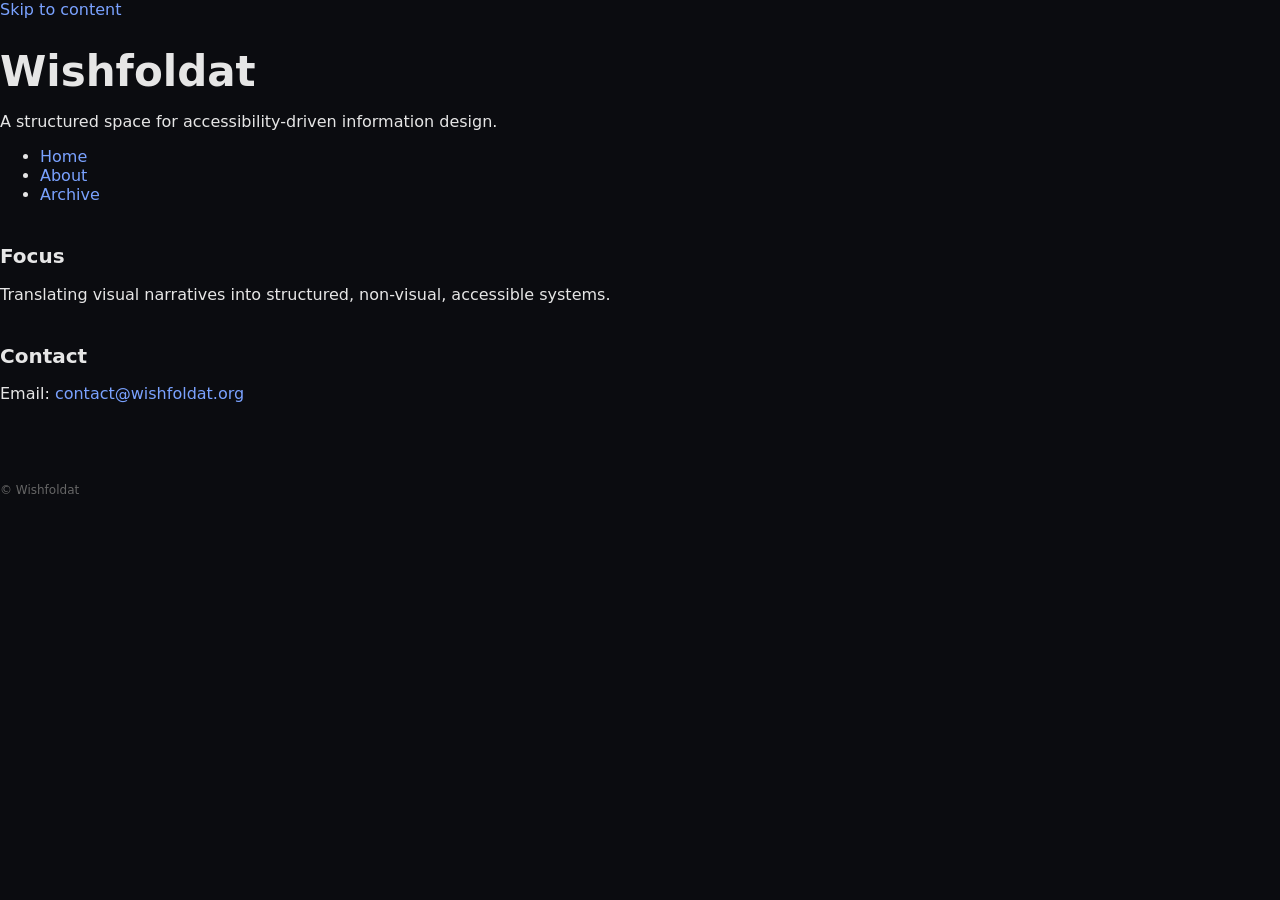
==== index.html @ 3360c1e8 "Update index.html" ====
<!doctype html>
<html lang="en">
<head>
  <meta charset="utf-8">
  <meta name="viewport" content="width=device-width, initial-scale=1">
  <title>Wishfoldat</title>
  <link rel="stylesheet" href="style.css">
</head>

<body>

<a class="skip-link" href="#main">Skip to content</a>

<header>
  <h1>Wishfoldat</h1>
  <p>A structured space for accessibility-driven information design.</p>
</header>

<nav aria-label="Main navigation">
  <ul>
    <li><a href="index.html">Home</a></li>
    <li><a href="about.html">About</a></li>
    <li><a href="archive.html">Archive</a></li>
  </ul>
</nav>

<main id="main">

  <section>
    <h2>Focus</h2>
    <p>
      Translating visual narratives into structured, non-visual, accessible systems.
    </p>
  </section>

  <section>
    <h2>Contact</h2>
    <p>
      Email:
      <a href="mailto:contact@wishfoldat.org">
        contact@wishfoldat.org
      </a>
    </p>
  </section>

</main>

<footer>
  <p>© Wishfoldat</p>
</footer>

</body>
</html>
---- style.css ----
body {
  margin: 0;
  font-family: system-ui, sans-serif;
  background: #0b0c10;
  color: #e6e6e6;
}

.container {
  max-width: 720px;
  margin: 0 auto;
  padding: 80px 20px;
}

h1 {
  font-size: 42px;
  margin-bottom: 10px;
}

.subtitle {
  color: #a0a0a0;
  margin-bottom: 40px;
}

h2 {
  margin-top: 40px;
  font-size: 20px;
}

a {
  color: #7aa2ff;
  text-decoration: none;
}

a:hover {
  text-decoration: underline;
}

footer {
  margin-top: 80px;
  color: #666;
  font-size: 12px;
}
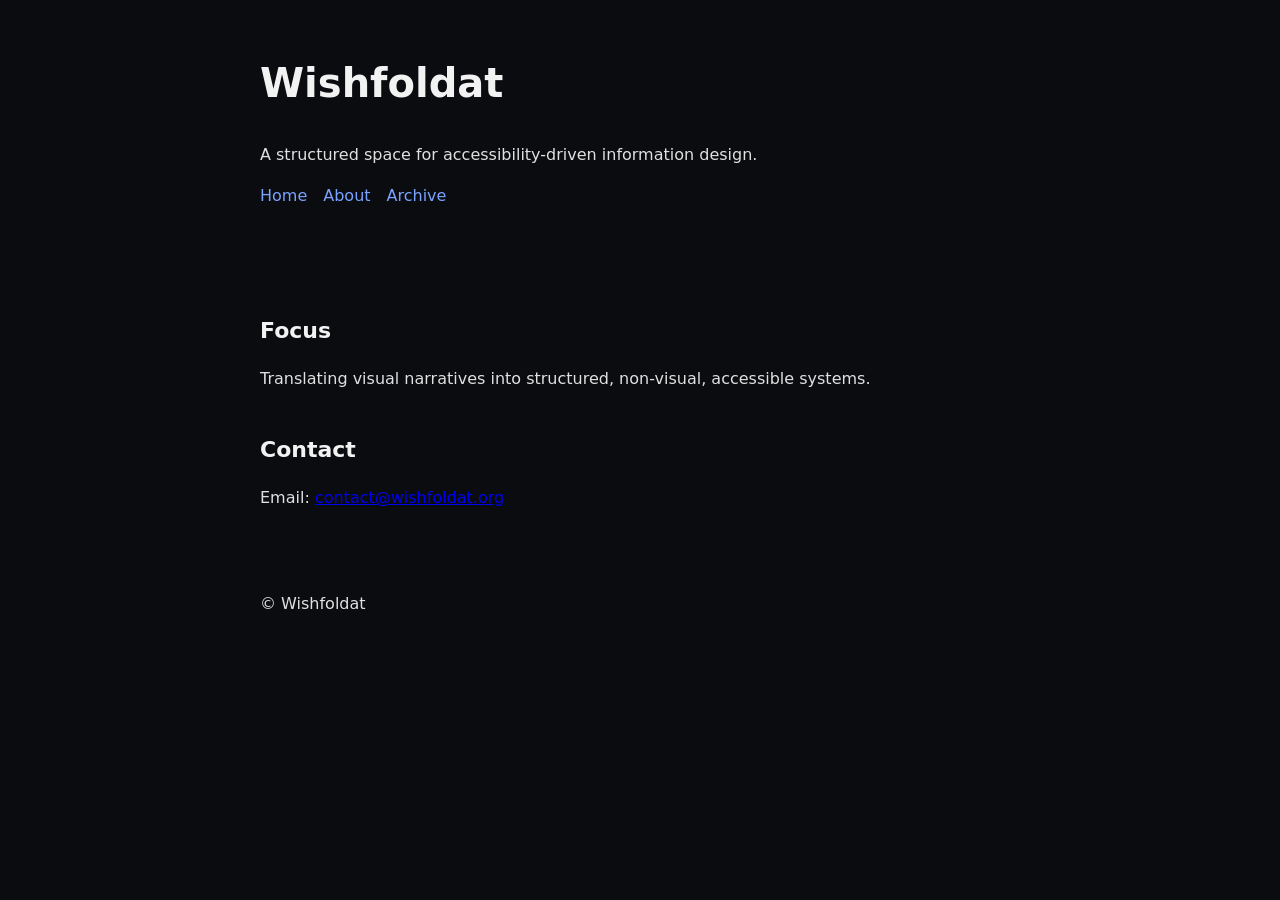
==== commit b1f4d5fc: "Update index.html" ====
--- a/index.html
+++ b/index.html
@@ -13,16 +13,19 @@
 
 <header>
   <h1>Wishfoldat</h1>
-  <p>A structured space for accessibility-driven information design.</p>
+
+  <p class="subtitle">
+    A structured space for accessibility-driven information design.
+  </p>
+
+  <nav aria-label="Main navigation">
+    <ul>
+      <li><a href="index.html">Home</a></li>
+      <li><a href="about.html">About</a></li>
+      <li><a href="archive.html">Archive</a></li>
+    </ul>
+  </nav>
 </header>
-
-<nav aria-label="Main navigation">
-  <ul>
-    <li><a href="index.html">Home</a></li>
-    <li><a href="about.html">About</a></li>
-    <li><a href="archive.html">Archive</a></li>
-  </ul>
-</nav>
 
 <main id="main">
 
--- a/style.css
+++ b/style.css
@@ -2,41 +2,64 @@
   margin: 0;
   font-family: system-ui, sans-serif;
   background: #0b0c10;
-  color: #e6e6e6;
+  color: #f2f2f2;
+  line-height: 1.6;
 }
 
-.container {
-  max-width: 720px;
-  margin: 0 auto;
-  padding: 80px 20px;
+/* ===== Skip link (핵심 접근성 기능) ===== */
+.skip-link {
+  position: absolute;
+  left: 0;
+  top: -50px;
+  background: #ffffff;
+  color: #000000;
+  padding: 10px 14px;
+  font-weight: bold;
+  z-index: 1000;
+  border-radius: 4px;
+  text-decoration: none;
 }
 
-h1 {
-  font-size: 42px;
-  margin-bottom: 10px;
+/* 키보드로 접근했을 때만 보이게 */
+.skip-link:focus {
+  top: 10px;
 }
 
-.subtitle {
-  color: #a0a0a0;
-  margin-bottom: 40px;
+/* ===== Layout ===== */
+header, main, footer {
+  max-width: 760px;
+  margin: 0 auto;
+  padding: 24px;
+}
+
+nav ul {
+  list-style: none;
+  padding: 0;
+  display: flex;
+  gap: 16px;
+}
+
+nav a {
+  color: #7aa2ff;
+  text-decoration: none;
+}
+
+/* ===== Focus visibility (WCAG AA 핵심) ===== */
+a:focus {
+  outline: 3px solid #ffffff;
+  outline-offset: 3px;
+}
+
+/* ===== Typography ===== */
+h1 {
+  font-size: 40px;
 }
 
 h2 {
   margin-top: 40px;
-  font-size: 20px;
+  font-size: 22px;
 }
 
-a {
-  color: #7aa2ff;
-  text-decoration: none;
+p {
+  color: #e0e0e0;
 }
-
-a:hover {
-  text-decoration: underline;
-}
-
-footer {
-  margin-top: 80px;
-  color: #666;
-  font-size: 12px;
-}
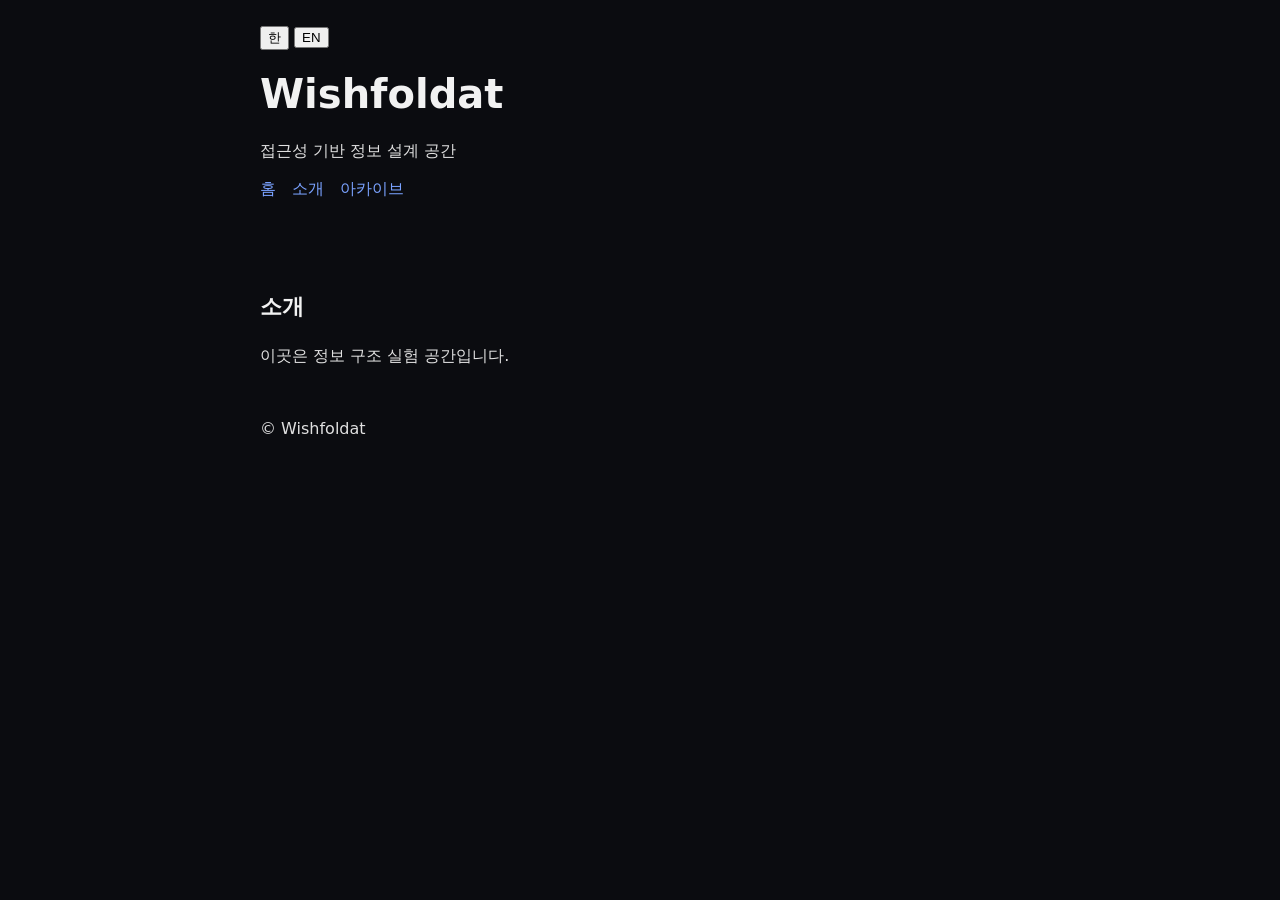
==== commit 6430e6a5: "Update index.html" ====
--- a/index.html
+++ b/index.html
@@ -1,10 +1,10 @@
-<!doctype html>
-<html lang="en">
+<!DOCTYPE html>
+<html lang="ko">
 <head>
-  <meta charset="utf-8">
-  <meta name="viewport" content="width=device-width, initial-scale=1">
+  <meta charset="UTF-8" />
+  <meta name="viewport" content="width=device-width, initial-scale=1.0" />
   <title>Wishfoldat</title>
-  <link rel="stylesheet" href="style.css">
+  <link rel="stylesheet" href="style.css" />
 </head>
 
 <body>
@@ -12,45 +12,61 @@
 <a class="skip-link" href="#main">Skip to content</a>
 
 <header>
-  <h1>Wishfoldat</h1>
+  <div class="lang-switch">
+    <button data-lang="ko">한</button>
+    <button data-lang="en">EN</button>
+  </div>
 
-  <p class="subtitle">
-    A structured space for accessibility-driven information design.
+  <h1 data-ko="Wishfoldat" data-en="Wishfoldat">Wishfoldat</h1>
+
+  <p class="subtitle"
+     data-ko="접근성 기반 정보 설계 공간"
+     data-en="A structured space for accessibility-driven information design">
+    접근성 기반 정보 설계 공간
   </p>
 
   <nav aria-label="Main navigation">
     <ul>
-      <li><a href="index.html">Home</a></li>
-      <li><a href="about.html">About</a></li>
-      <li><a href="archive.html">Archive</a></li>
+      <li><a href="index.html" data-ko="홈" data-en="Home">홈</a></li>
+      <li><a href="about.html" data-ko="소개" data-en="About">소개</a></li>
+      <li><a href="archive.html" data-ko="아카이브" data-en="Archive">아카이브</a></li>
     </ul>
   </nav>
 </header>
 
 <main id="main">
-
-  <section>
-    <h2>Focus</h2>
-    <p>
-      Translating visual narratives into structured, non-visual, accessible systems.
-    </p>
-  </section>
-
-  <section>
-    <h2>Contact</h2>
-    <p>
-      Email:
-      <a href="mailto:contact@wishfoldat.org">
-        contact@wishfoldat.org
-      </a>
-    </p>
-  </section>
-
+  <h2 data-ko="소개" data-en="Introduction">소개</h2>
+  <p data-ko="이곳은 정보 구조 실험 공간입니다."
+     data-en="This is a space for experimenting with information structure.">
+    이곳은 정보 구조 실험 공간입니다.
+  </p>
 </main>
 
 <footer>
   <p>© Wishfoldat</p>
 </footer>
 
+<script>
+const buttons = document.querySelectorAll(".lang-switch button");
+
+function setLang(lang) {
+  document.querySelectorAll("[data-ko]").forEach(el => {
+    el.textContent = el.dataset[lang];
+  });
+
+  document.documentElement.lang = lang;
+  localStorage.setItem("lang", lang);
+}
+
+buttons.forEach(btn => {
+  btn.addEventListener("click", () => {
+    setLang(btn.dataset.lang);
+  });
+});
+
+const saved = localStorage.getItem("lang") || "ko";
+setLang(saved);
+</script>
+
 </body>
 </html>
--- a/style.css
+++ b/style.css
@@ -6,7 +6,7 @@
   line-height: 1.6;
 }
 
-/* ===== Skip link (핵심 접근성 기능) ===== */
+/* ===== Skip link ===== */
 .skip-link {
   position: absolute;
   left: 0;
@@ -20,7 +20,6 @@
   text-decoration: none;
 }
 
-/* 키보드로 접근했을 때만 보이게 */
 .skip-link:focus {
   top: 10px;
 }
@@ -32,11 +31,22 @@
   padding: 24px;
 }
 
+/* ⭐ 핵심 수정: header 내부 흐름 고정 */
+header {
+  display: flex;
+  flex-direction: column;
+  gap: 12px;
+}
+
+/* ===== Navigation ===== */
 nav ul {
   list-style: none;
   padding: 0;
+  margin: 0;
+
   display: flex;
   gap: 16px;
+  flex-wrap: wrap;
 }
 
 nav a {
@@ -44,7 +54,7 @@
   text-decoration: none;
 }
 
-/* ===== Focus visibility (WCAG AA 핵심) ===== */
+/* ===== Focus visibility (WCAG AA) ===== */
 a:focus {
   outline: 3px solid #ffffff;
   outline-offset: 3px;
@@ -53,6 +63,7 @@
 /* ===== Typography ===== */
 h1 {
   font-size: 40px;
+  margin: 0;
 }
 
 h2 {
@@ -62,4 +73,5 @@
 
 p {
   color: #e0e0e0;
+  margin: 0;
 }
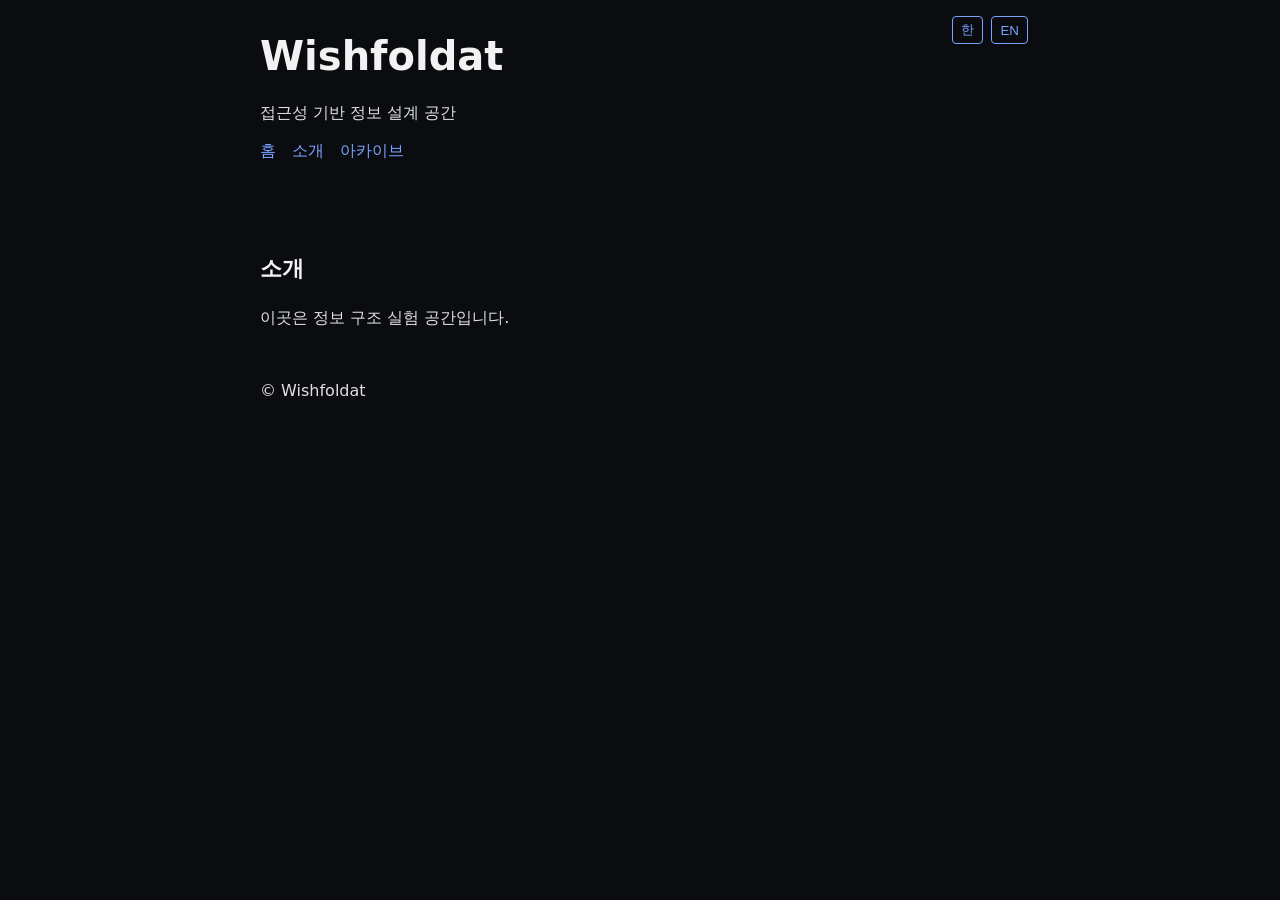
==== commit d7032870: "Update index.html" ====
--- a/index.html
+++ b/index.html
@@ -21,7 +21,7 @@
 
   <p class="subtitle"
      data-ko="접근성 기반 정보 설계 공간"
-     data-en="A structured space for accessibility-driven information design">
+     data-en="A structured space for accessibility-driven information architecture">
     접근성 기반 정보 설계 공간
   </p>
 
--- a/style.css
+++ b/style.css
@@ -31,11 +31,35 @@
   padding: 24px;
 }
 
-/* ⭐ 핵심 수정: header 내부 흐름 고정 */
+/* header flow */
 header {
+  position: relative;
   display: flex;
   flex-direction: column;
   gap: 12px;
+}
+
+/* ===== Language switch ===== */
+.lang-switch {
+  position: absolute;
+  top: 16px;
+  right: 16px;
+  display: flex;
+  gap: 8px;
+}
+
+.lang-switch button {
+  background: transparent;
+  border: 1px solid #7aa2ff;
+  color: #7aa2ff;
+  padding: 4px 8px;
+  cursor: pointer;
+  border-radius: 4px;
+}
+
+.lang-switch button:hover {
+  background: #7aa2ff;
+  color: #0b0c10;
 }
 
 /* ===== Navigation ===== */
@@ -54,7 +78,7 @@
   text-decoration: none;
 }
 
-/* ===== Focus visibility (WCAG AA) ===== */
+/* ===== Focus (WCAG AA) ===== */
 a:focus {
   outline: 3px solid #ffffff;
   outline-offset: 3px;
@@ -67,8 +91,8 @@
 }
 
 h2 {
+  font-size: 22px;
   margin-top: 40px;
-  font-size: 22px;
 }
 
 p {
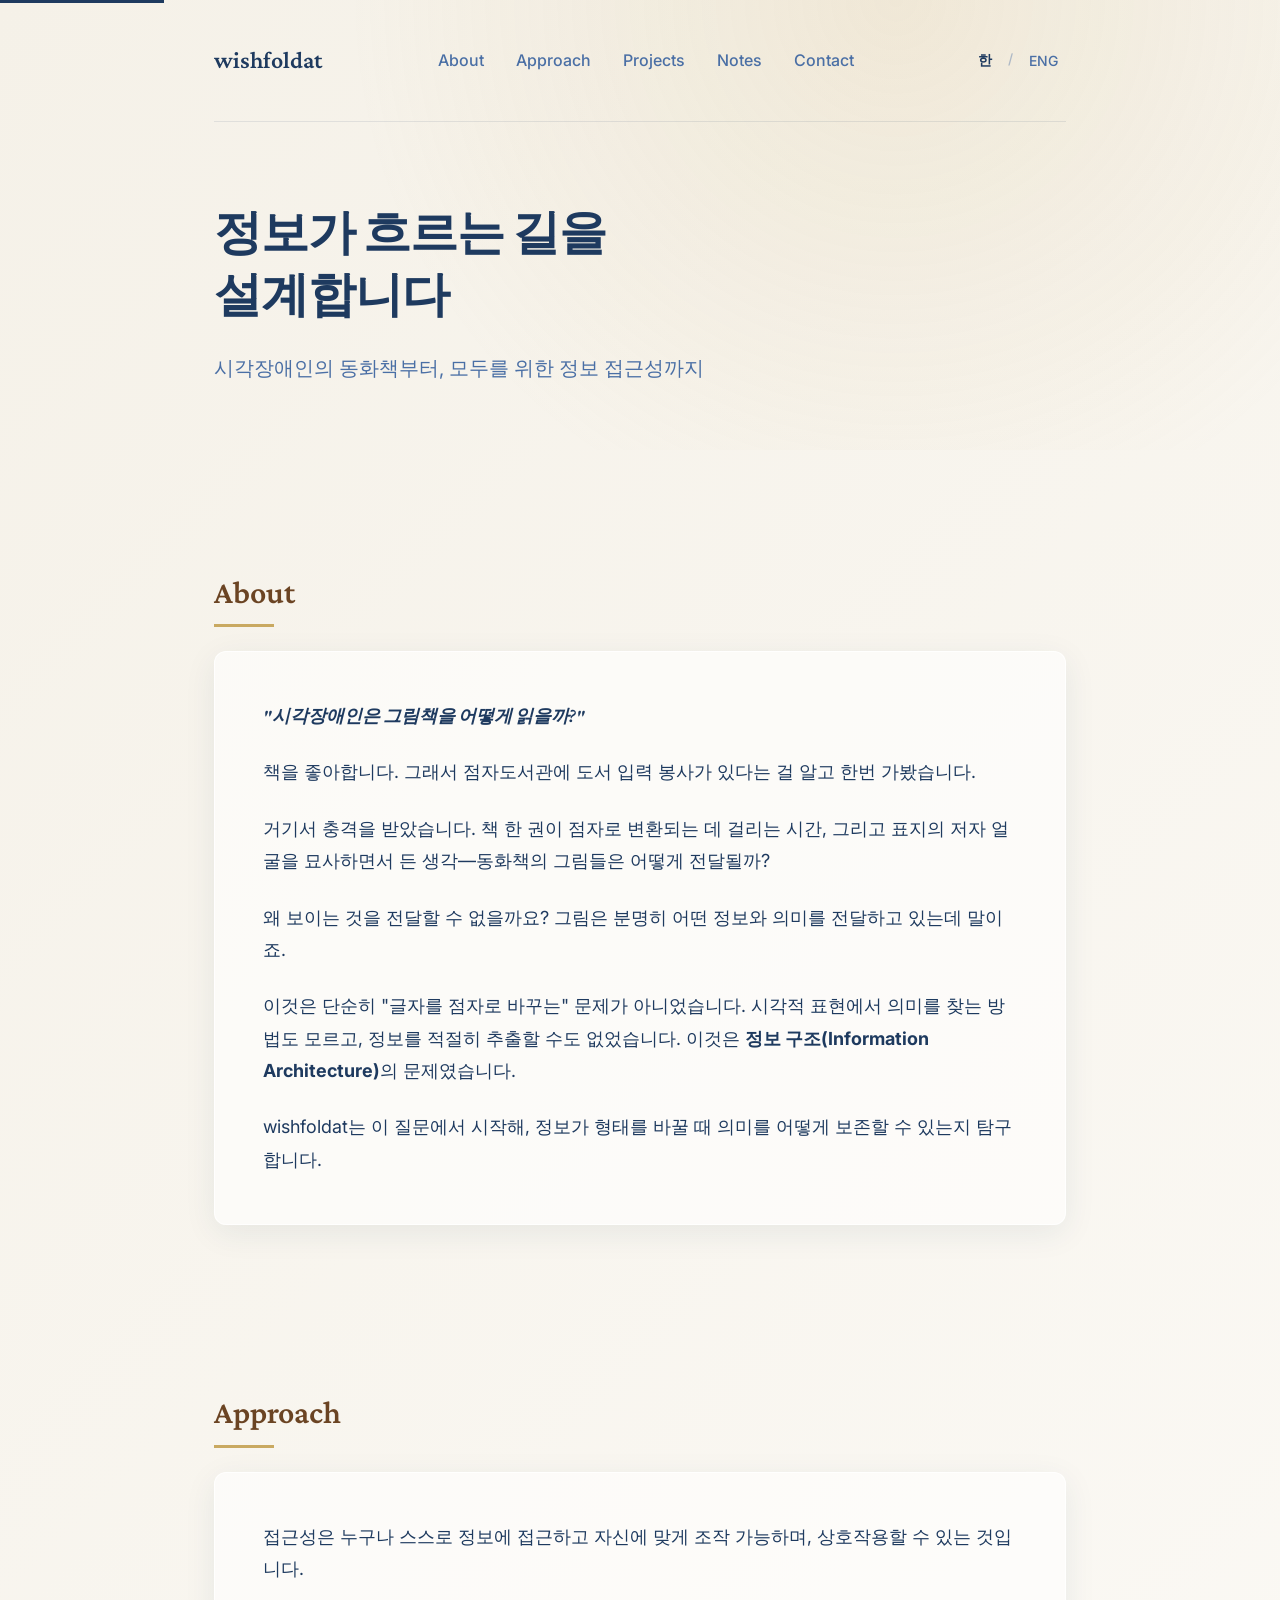
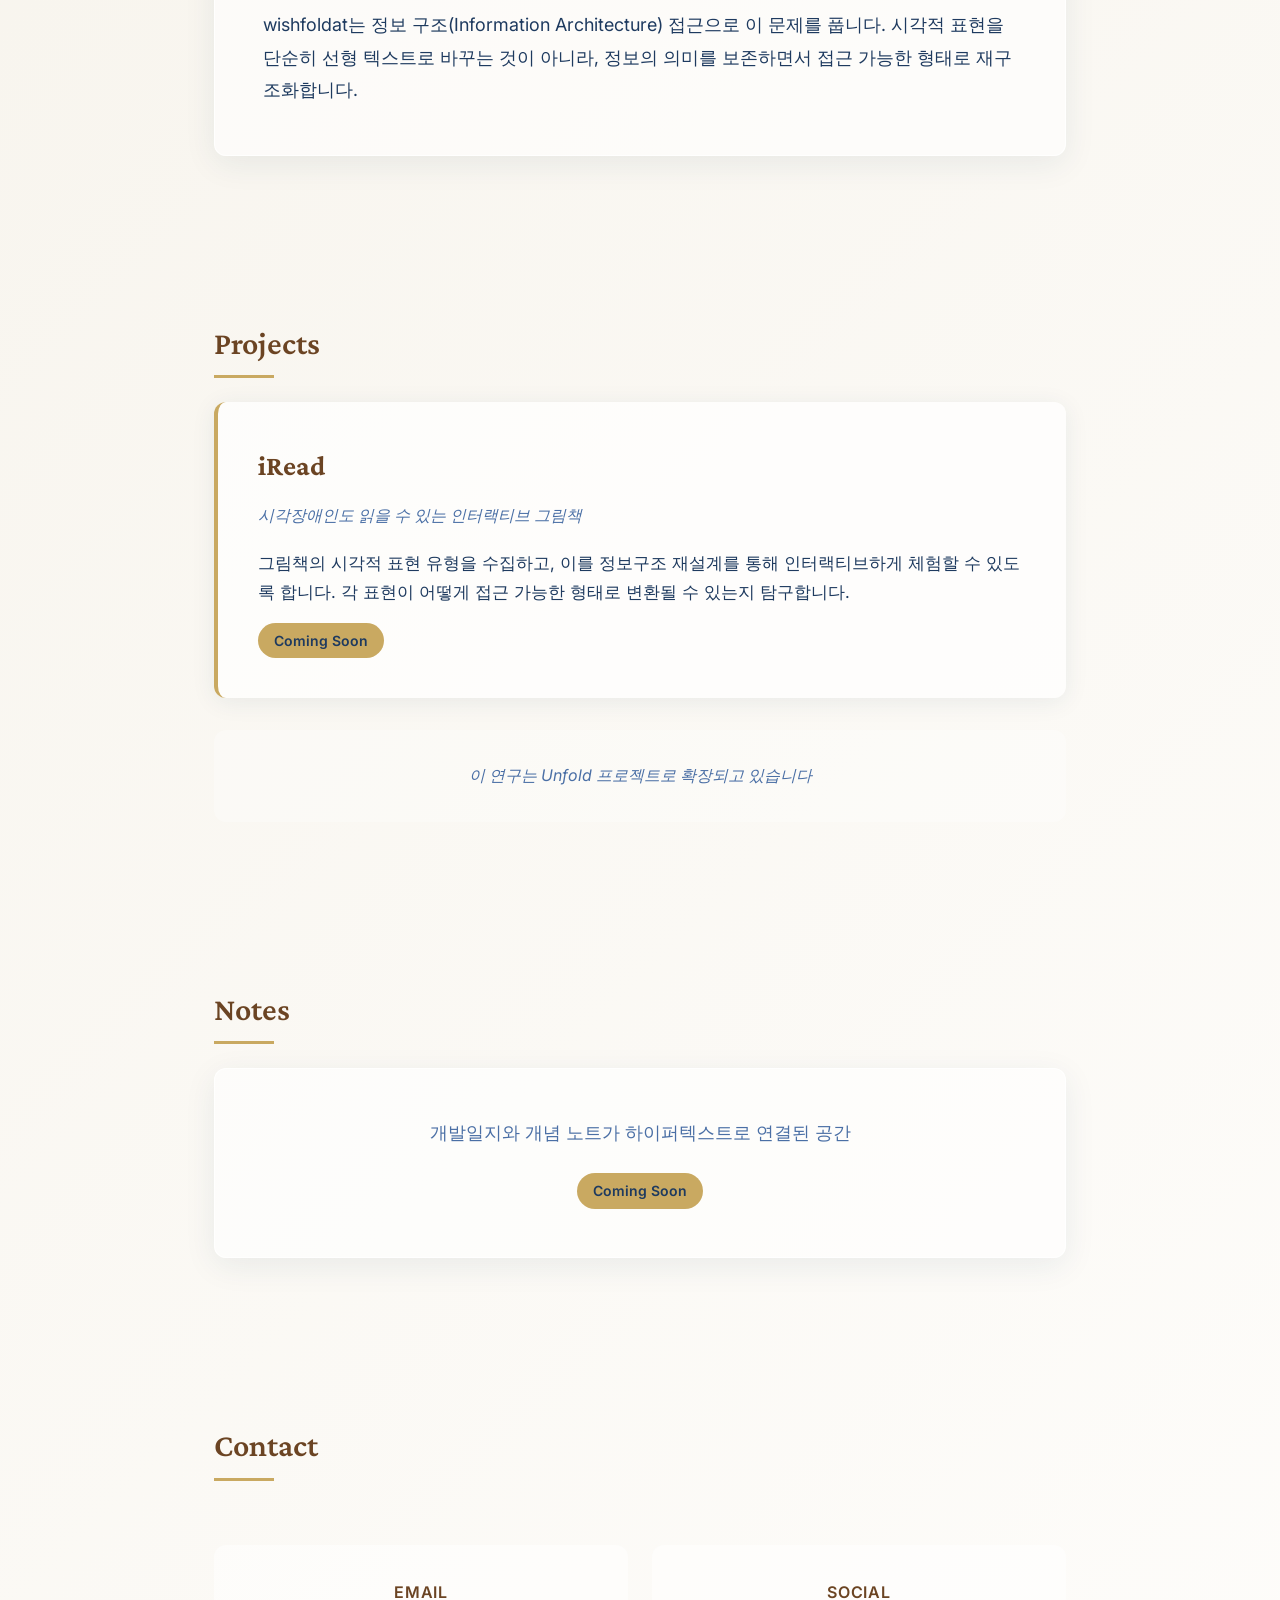
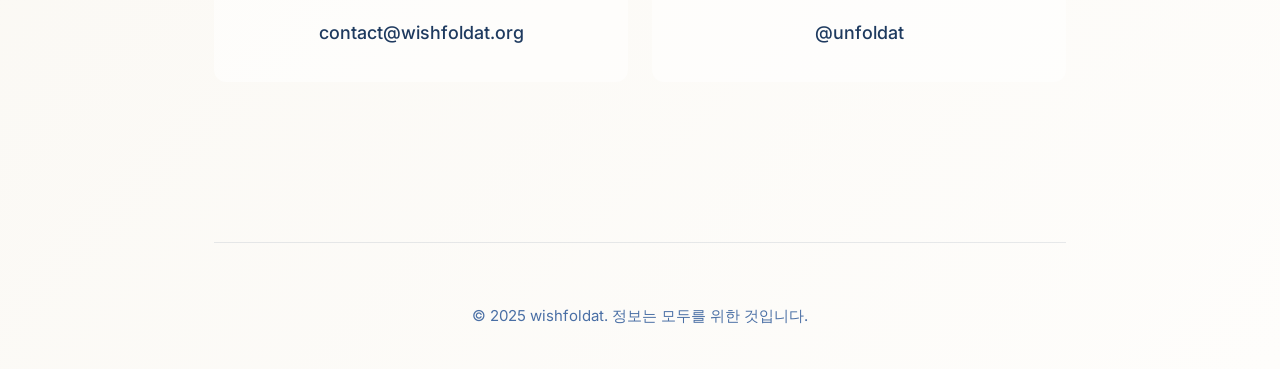
==== commit 3fb60911: "Add files via upload" ====
--- a/index.html
+++ b/index.html
@@ -1,72 +1,679 @@
 <!DOCTYPE html>
 <html lang="ko">
 <head>
-  <meta charset="UTF-8" />
-  <meta name="viewport" content="width=device-width, initial-scale=1.0" />
-  <title>Wishfoldat</title>
-  <link rel="stylesheet" href="style.css" />
+    <meta charset="UTF-8">
+    <meta name="viewport" content="width=device-width, initial-scale=1.0">
+    <title>wishfoldat — 정보가 흐르는 길을 설계합니다</title>
+    <meta name="description" content="시각장애인의 동화책부터, 모두를 위한 정보 접근성까지. 정보 구조를 재설계합니다.">
+    
+    <link rel="preconnect" href="https://fonts.googleapis.com">
+    <link rel="preconnect" href="https://fonts.gstatic.com" crossorigin>
+    <link href="https://fonts.googleapis.com/css2?family=Crimson+Pro:wght@400;600&family=Inter:wght@400;500;600&display=swap" rel="stylesheet">
+    
+    <style>
+        :root {
+            /* 따뜻한 연구실 컬러 팔레트 */
+            --ivory: #F5F1E8;
+            --warm-white: #FEFDFB;
+            --deep-blue: #1E3A5F;
+            --soft-blue: #4A6FA5;
+            --warm-brown: #6B4423;
+            --light-brown: #A0826D;
+            --gold: #C9A961;
+            --shadow: rgba(30, 58, 95, 0.08);
+            --shadow-medium: rgba(30, 58, 95, 0.12);
+            
+            /* 타이포그래피 */
+            --font-serif: 'Crimson Pro', 'Noto Serif KR', serif;
+            --font-sans: 'Inter', 'Noto Sans KR', sans-serif;
+        }
+        
+        * {
+            margin: 0;
+            padding: 0;
+            box-sizing: border-box;
+        }
+        
+        body {
+            font-family: var(--font-sans);
+            background: linear-gradient(135deg, var(--ivory) 0%, var(--warm-white) 100%);
+            color: var(--deep-blue);
+            line-height: 1.7;
+            min-height: 100vh;
+            overflow-x: hidden;
+        }
+        
+        /* 햇살 효과 */
+        body::before {
+            content: '';
+            position: fixed;
+            top: -50%;
+            right: -20%;
+            width: 100%;
+            height: 100%;
+            background: radial-gradient(circle, rgba(201, 169, 97, 0.15) 0%, transparent 70%);
+            pointer-events: none;
+            z-index: 0;
+        }
+        
+        /* 접근성: Skip to main content */
+        .skip-link {
+            position: absolute;
+            top: -40px;
+            left: 0;
+            background: var(--deep-blue);
+            color: var(--ivory);
+            padding: 8px 16px;
+            text-decoration: none;
+            z-index: 100;
+            font-weight: 600;
+        }
+        
+        .skip-link:focus {
+            top: 0;
+            outline: 3px solid var(--gold);
+            outline-offset: 2px;
+        }
+        
+        .container {
+            max-width: 900px;
+            margin: 0 auto;
+            padding: 0 24px;
+            position: relative;
+            z-index: 1;
+        }
+        
+        /* Header */
+        header {
+            padding: 40px 0 40px;
+            animation: fadeIn 0.8s ease-out;
+            border-bottom: 1px solid rgba(30, 58, 95, 0.1);
+        }
+        
+        nav {
+            display: flex;
+            justify-content: space-between;
+            align-items: center;
+        }
+        
+        .nav-center {
+            display: flex;
+            list-style: none;
+            gap: 32px;
+            margin: 0;
+            padding: 0;
+        }
+        
+        .nav-center li {
+            display: inline-block;
+        }
+        
+        .nav-center a {
+            font-family: var(--font-sans);
+            font-size: 1rem;
+            font-weight: 500;
+            color: var(--soft-blue);
+            text-decoration: none;
+            transition: color 0.3s ease;
+            position: relative;
+        }
+        
+        .nav-center a::after {
+            content: '';
+            position: absolute;
+            bottom: -4px;
+            left: 0;
+            width: 0;
+            height: 2px;
+            background: var(--gold);
+            transition: width 0.3s ease;
+        }
+        
+        .nav-center a:hover,
+        .nav-center a:focus {
+            color: var(--deep-blue);
+        }
+        
+        .nav-center a:hover::after,
+        .nav-center a:focus::after {
+            width: 100%;
+        }
+        
+        .lang-toggle {
+            display: flex;
+            gap: 8px;
+            font-size: 0.875rem;
+            font-weight: 500;
+        }
+        
+        .lang-toggle button {
+            background: none;
+            border: none;
+            color: var(--soft-blue);
+            cursor: pointer;
+            padding: 4px 8px;
+            transition: color 0.3s ease;
+            font-family: var(--font-sans);
+            font-size: 0.875rem;
+            font-weight: 500;
+        }
+        
+        .lang-toggle button:hover,
+        .lang-toggle button:focus {
+            color: var(--deep-blue);
+            outline: 2px solid var(--gold);
+            outline-offset: 2px;
+            border-radius: 4px;
+        }
+        
+        .lang-toggle button.active {
+            color: var(--deep-blue);
+            font-weight: 600;
+        }
+        
+        .lang-toggle .separator {
+            color: var(--soft-blue);
+            opacity: 0.4;
+        }
+        
+        .logo {
+            font-family: var(--font-serif);
+            font-size: 1.5rem;
+            font-weight: 600;
+            color: var(--deep-blue);
+            text-decoration: none;
+            display: inline-block;
+            position: relative;
+        }
+        
+        .logo::after {
+            content: '';
+            position: absolute;
+            bottom: -4px;
+            left: 0;
+            width: 0;
+            height: 2px;
+            background: var(--gold);
+            transition: width 0.3s ease;
+        }
+        
+        .logo:hover::after,
+        .logo:focus::after {
+            width: 100%;
+        }
+        
+        /* Hero Section */
+        .hero {
+            padding: 80px 0 100px;
+            animation: fadeIn 1s ease-out 0.2s both;
+        }
+        
+        .hero h1 {
+            font-family: var(--font-serif);
+            font-size: 3rem;
+            font-weight: 600;
+            color: var(--deep-blue);
+            line-height: 1.3;
+            margin-bottom: 24px;
+            letter-spacing: -0.02em;
+        }
+        
+        .hero-subtitle {
+            font-size: 1.25rem;
+            color: var(--soft-blue);
+            font-weight: 400;
+            max-width: 600px;
+        }
+        
+        /* Section Styling */
+        section {
+            padding: 80px 0;
+            animation: fadeIn 1s ease-out 0.4s both;
+        }
+        
+        .section-title {
+            font-family: var(--font-serif);
+            font-size: 2rem;
+            font-weight: 600;
+            color: var(--warm-brown);
+            margin-bottom: 32px;
+            position: relative;
+            display: inline-block;
+        }
+        
+        .section-title::after {
+            content: '';
+            position: absolute;
+            bottom: -8px;
+            left: 0;
+            width: 60px;
+            height: 3px;
+            background: var(--gold);
+        }
+        
+        /* About Section */
+        .about-content {
+            background: rgba(255, 255, 255, 0.6);
+            backdrop-filter: blur(10px);
+            padding: 48px;
+            border-radius: 12px;
+            box-shadow: 0 8px 32px var(--shadow);
+            border: 1px solid rgba(255, 255, 255, 0.8);
+        }
+        
+        .about-content p {
+            font-size: 1.125rem;
+            line-height: 1.8;
+            margin-bottom: 24px;
+            color: var(--deep-blue);
+        }
+        
+        .about-content p:last-child {
+            margin-bottom: 0;
+        }
+        
+        .highlight {
+            font-family: var(--font-serif);
+            font-size: 1.5rem;
+            font-weight: 600;
+            color: var(--deep-blue);
+            margin-bottom: 32px;
+            font-style: italic;
+            line-height: 1.5;
+        }
+        
+        /* Projects Section */
+        .project-card {
+            background: rgba(255, 255, 255, 0.7);
+            backdrop-filter: blur(10px);
+            padding: 40px;
+            border-radius: 12px;
+            margin-bottom: 32px;
+            box-shadow: 0 4px 24px var(--shadow);
+            border-left: 4px solid var(--gold);
+            transition: all 0.3s ease;
+        }
+        
+        .project-card:hover {
+            box-shadow: 0 8px 32px var(--shadow-medium);
+            transform: translateY(-4px);
+        }
+        
+        .project-card h3 {
+            font-family: var(--font-serif);
+            font-size: 1.75rem;
+            color: var(--warm-brown);
+            margin-bottom: 12px;
+        }
+        
+        .project-subtitle {
+            font-size: 1rem;
+            color: var(--soft-blue);
+            margin-bottom: 20px;
+            font-style: italic;
+        }
+        
+        .project-description {
+            font-size: 1.0625rem;
+            line-height: 1.7;
+            color: var(--deep-blue);
+        }
+        
+        .coming-soon {
+            display: inline-block;
+            background: var(--gold);
+            color: var(--deep-blue);
+            padding: 6px 16px;
+            border-radius: 20px;
+            font-size: 0.875rem;
+            font-weight: 600;
+            margin-top: 16px;
+        }
+        
+        /* Contact Section */
+        .contact-grid {
+            display: grid;
+            grid-template-columns: repeat(auto-fit, minmax(250px, 1fr));
+            gap: 24px;
+            margin-top: 40px;
+        }
+        
+        .contact-item {
+            background: rgba(255, 255, 255, 0.5);
+            padding: 32px;
+            border-radius: 12px;
+            text-align: center;
+            transition: all 0.3s ease;
+            border: 2px solid transparent;
+        }
+        
+        .contact-item:hover,
+        .contact-item:focus-within {
+            background: rgba(255, 255, 255, 0.8);
+            border-color: var(--gold);
+            transform: translateY(-4px);
+        }
+        
+        .contact-item h3 {
+            font-family: var(--font-sans);
+            font-size: 1rem;
+            font-weight: 600;
+            color: var(--warm-brown);
+            margin-bottom: 12px;
+            text-transform: uppercase;
+            letter-spacing: 0.05em;
+        }
+        
+        .contact-item a {
+            color: var(--deep-blue);
+            text-decoration: none;
+            font-size: 1.125rem;
+            font-weight: 500;
+            transition: color 0.3s ease;
+            display: inline-block;
+        }
+        
+        .contact-item a:hover,
+        .contact-item a:focus {
+            color: var(--soft-blue);
+            outline: 2px solid var(--gold);
+            outline-offset: 4px;
+            border-radius: 4px;
+            padding: 2px 8px;
+        }
+        
+        /* Footer */
+        footer {
+            padding: 60px 0 40px;
+            text-align: center;
+            color: var(--soft-blue);
+            font-size: 0.9375rem;
+            border-top: 1px solid rgba(30, 58, 95, 0.1);
+            margin-top: 80px;
+        }
+        
+        /* Animations */
+        @keyframes fadeIn {
+            from {
+                opacity: 0;
+                transform: translateY(20px);
+            }
+            to {
+                opacity: 1;
+                transform: translateY(0);
+            }
+        }
+        
+        /* Focus Styles for Accessibility */
+        *:focus {
+            outline: 3px solid var(--gold);
+            outline-offset: 2px;
+        }
+        
+        /* Responsive */
+        @media (max-width: 768px) {
+            nav {
+                flex-direction: column;
+                gap: 20px;
+            }
+            
+            .nav-center {
+                flex-direction: column;
+                gap: 16px;
+                text-align: center;
+            }
+            
+            .lang-toggle {
+                align-self: flex-end;
+            }
+            
+            .hero h1 {
+                font-size: 2.25rem;
+            }
+            
+            .hero-subtitle {
+                font-size: 1.125rem;
+            }
+            
+            .section-title {
+                font-size: 1.75rem;
+            }
+            
+            .about-content,
+            .project-card {
+                padding: 32px 24px;
+            }
+            
+            .contact-grid {
+                grid-template-columns: 1fr;
+            }
+        }
+        
+        /* High Contrast Mode Support */
+        @media (prefers-contrast: high) {
+            .about-content,
+            .project-card,
+            .contact-item {
+                border: 2px solid var(--deep-blue);
+            }
+        }
+        
+        /* Reduced Motion Support */
+        @media (prefers-reduced-motion: reduce) {
+            *,
+            *::before,
+            *::after {
+                animation-duration: 0.01ms !important;
+                animation-iteration-count: 1 !important;
+                transition-duration: 0.01ms !important;
+            }
+        }
+    </style>
 </head>
-
 <body>
-
-<a class="skip-link" href="#main">Skip to content</a>
-
-<header>
-  <div class="lang-switch">
-    <button data-lang="ko">한</button>
-    <button data-lang="en">EN</button>
-  </div>
-
-  <h1 data-ko="Wishfoldat" data-en="Wishfoldat">Wishfoldat</h1>
-
-  <p class="subtitle"
-     data-ko="접근성 기반 정보 설계 공간"
-     data-en="A structured space for accessibility-driven information architecture">
-    접근성 기반 정보 설계 공간
-  </p>
-
-  <nav aria-label="Main navigation">
-    <ul>
-      <li><a href="index.html" data-ko="홈" data-en="Home">홈</a></li>
-      <li><a href="about.html" data-ko="소개" data-en="About">소개</a></li>
-      <li><a href="archive.html" data-ko="아카이브" data-en="Archive">아카이브</a></li>
-    </ul>
-  </nav>
-</header>
-
-<main id="main">
-  <h2 data-ko="소개" data-en="Introduction">소개</h2>
-  <p data-ko="이곳은 정보 구조 실험 공간입니다."
-     data-en="This is a space for experimenting with information structure.">
-    이곳은 정보 구조 실험 공간입니다.
-  </p>
-</main>
-
-<footer>
-  <p>© Wishfoldat</p>
-</footer>
-
-<script>
-const buttons = document.querySelectorAll(".lang-switch button");
-
-function setLang(lang) {
-  document.querySelectorAll("[data-ko]").forEach(el => {
-    el.textContent = el.dataset[lang];
-  });
-
-  document.documentElement.lang = lang;
-  localStorage.setItem("lang", lang);
-}
-
-buttons.forEach(btn => {
-  btn.addEventListener("click", () => {
-    setLang(btn.dataset.lang);
-  });
-});
-
-const saved = localStorage.getItem("lang") || "ko";
-setLang(saved);
-</script>
-
+    <a href="#main" class="skip-link">본문으로 바로가기</a>
+    
+    <div class="container">
+        <header>
+            <nav aria-label="주 메뉴">
+                <a href="/" class="logo" aria-label="wishfoldat 홈으로">wishfoldat</a>
+                
+                <ul class="nav-center">
+                    <li lang="ko"><a href="#about">About</a></li>
+                    <li lang="ko"><a href="#approach">Approach</a></li>
+                    <li lang="ko"><a href="#projects">Projects</a></li>
+                    <li lang="ko"><a href="#notes">Notes</a></li>
+                    <li lang="ko"><a href="#contact">Contact</a></li>
+                    
+                    <li lang="en" style="display:none;"><a href="#about">About</a></li>
+                    <li lang="en" style="display:none;"><a href="#approach">Approach</a></li>
+                    <li lang="en" style="display:none;"><a href="#projects">Projects</a></li>
+                    <li lang="en" style="display:none;"><a href="#notes">Notes</a></li>
+                    <li lang="en" style="display:none;"><a href="#contact">Contact</a></li>
+                </ul>
+                
+                <div class="lang-toggle">
+                    <button onclick="setLang('ko')" class="active" aria-label="한국어">한</button>
+                    <span class="separator">/</span>
+                    <button onclick="setLang('en')" aria-label="English">ENG</button>
+                </div>
+            </nav>
+        </header>
+        
+        <main id="main">
+            <section class="hero">
+                <h1>정보가 흐르는 길을<br>설계합니다</h1>
+                <p class="hero-subtitle">시각장애인의 동화책부터, 모두를 위한 정보 접근성까지</p>
+            </section>
+            
+            <section id="about">
+                <h2 class="section-title" lang="ko">About</h2>
+                <h2 class="section-title" lang="en" style="display:none;">About</h2>
+                <div class="about-content">
+                    <div lang="ko">
+                        <p class="highlight">"시각장애인은 그림책을 어떻게 읽을까?"</p>
+                        
+                        <p>책을 좋아합니다. 그래서 점자도서관에 도서 입력 봉사가 있다는 걸 알고 한번 가봤습니다.</p>
+                        
+                        <p>거기서 충격을 받았습니다. 책 한 권이 점자로 변환되는 데 걸리는 시간, 그리고 표지의 저자 얼굴을 묘사하면서 든 생각—동화책의 그림들은 어떻게 전달될까?</p>
+                        
+                        <p>왜 보이는 것을 전달할 수 없을까요? 그림은 분명히 어떤 정보와 의미를 전달하고 있는데 말이죠.</p>
+                        
+                        <p>이것은 단순히 "글자를 점자로 바꾸는" 문제가 아니었습니다. 시각적 표현에서 의미를 찾는 방법도 모르고, 정보를 적절히 추출할 수도 없었습니다. 이것은 <strong>정보 구조(Information Architecture)</strong>의 문제였습니다.</p>
+                        
+                        <p>wishfoldat는 이 질문에서 시작해, 정보가 형태를 바꿀 때 의미를 어떻게 보존할 수 있는지 탐구합니다.</p>
+                    </div>
+                    
+                    <div lang="en" style="display:none;">
+                        <p class="highlight">"How do visually impaired people read picture books?"</p>
+                        
+                        <p>I love books. So when I learned there was a volunteer opportunity for book digitization at a braille library, I decided to try it.</p>
+                        
+                        <p>I was shocked. The time it takes to convert a single book into braille, and while describing the author's face on the cover, a thought struck me—how are the pictures in children's books conveyed?</p>
+                        
+                        <p>Why can't we convey what we see? Pictures clearly communicate information and meaning.</p>
+                        
+                        <p>This wasn't simply about "converting text to braille." We didn't know how to find meaning in visual expressions, nor how to properly extract information. This was an <strong>Information Architecture</strong> problem.</p>
+                        
+                        <p>wishfoldat began with this question, exploring how to preserve meaning when information changes form.</p>
+                    </div>
+                </div>
+            </section>
+            
+            <section id="approach">
+                <h2 class="section-title" lang="ko">Approach</h2>
+                <h2 class="section-title" lang="en" style="display:none;">Approach</h2>
+                <div class="about-content">
+                    <div lang="ko">
+                        <p>접근성은 누구나 스스로 정보에 접근하고 자신에 맞게 조작 가능하며, 상호작용할 수 있는 것입니다.</p>
+                        
+                        <p>wishfoldat는 정보 구조(Information Architecture) 접근으로 이 문제를 풉니다. 시각적 표현을 단순히 선형 텍스트로 바꾸는 것이 아니라, 정보의 의미를 보존하면서 접근 가능한 형태로 재구조화합니다.</p>
+                    </div>
+                    
+                    <div lang="en" style="display:none;">
+                        <p>Accessibility means anyone can access information independently, manipulate it to suit their needs, and interact with it.</p>
+                        
+                        <p>wishfoldat solves this through an Information Architecture approach. Rather than simply converting visual representations into linear text, we restructure information into accessible forms while preserving its meaning.</p>
+                    </div>
+                </div>
+            </section>
+            
+            <section id="projects">
+                <h2 class="section-title" lang="ko">Projects</h2>
+                <h2 class="section-title" lang="en" style="display:none;">Projects</h2>
+                
+                <article class="project-card">
+                    <div lang="ko">
+                        <h3>iRead</h3>
+                        <p class="project-subtitle">시각장애인도 읽을 수 있는 인터랙티브 그림책</p>
+                        <p class="project-description">
+                            그림책의 시각적 표현 유형을 수집하고, 이를 정보구조 재설계를 통해 인터랙티브하게 체험할 수 있도록 합니다.
+                            각 표현이 어떻게 접근 가능한 형태로 변환될 수 있는지 탐구합니다.
+                        </p>
+                        <span class="coming-soon">Coming Soon</span>
+                    </div>
+                    
+                    <div lang="en" style="display:none;">
+                        <h3>iRead</h3>
+                        <p class="project-subtitle">Interactive picture books accessible to the visually impaired</p>
+                        <p class="project-description">
+                            We collect visual expression patterns from picture books and make them interactively accessible through information architecture redesign.
+                            Exploring how each expression can be transformed into accessible forms.
+                        </p>
+                        <span class="coming-soon">Coming Soon</span>
+                    </div>
+                </article>
+                
+                <div style="padding: 32px; background: rgba(255,255,255,0.3); border-radius: 12px; text-align: center; color: var(--soft-blue); font-style: italic;">
+                    <span lang="ko">이 연구는 Unfold 프로젝트로 확장되고 있습니다</span>
+                    <span lang="en" style="display:none;">This research is expanding into the Unfold project</span>
+                </div>
+            </section>
+            
+            <section id="notes">
+                <h2 class="section-title" lang="ko">Notes</h2>
+                <h2 class="section-title" lang="en" style="display:none;">Notes</h2>
+                <div class="about-content" style="text-align: center;">
+                    <p lang="ko" style="font-size: 1.125rem; color: var(--soft-blue); margin: 0;">
+                        개발일지와 개념 노트가 하이퍼텍스트로 연결된 공간
+                    </p>
+                    <p lang="en" style="display:none; font-size: 1.125rem; color: var(--soft-blue); margin: 0;">
+                        A space where development journals and concept notes connect through hypertext
+                    </p>
+                    <span class="coming-soon" style="margin-top: 24px;">Coming Soon</span>
+                </div>
+            </section>
+            
+            <section id="contact">
+                <h2 class="section-title" lang="ko">Contact</h2>
+                <h2 class="section-title" lang="en" style="display:none;">Contact</h2>
+                <div class="contact-grid">
+                    <div class="contact-item">
+                        <h3>Email</h3>
+                        <a href="mailto:contact@wishfoldat.org">contact@wishfoldat.org</a>
+                    </div>
+                    <div class="contact-item">
+                        <h3>Social</h3>
+                        <a href="https://instagram.com/unfoldat" target="_blank" rel="noopener noreferrer">@unfoldat</a>
+                    </div>
+                </div>
+            </section>
+        </main>
+        
+        <footer>
+            <p lang="ko">&copy; 2025 wishfoldat. 정보는 모두를 위한 것입니다.</p>
+            <p lang="en" style="display:none;">&copy; 2025 wishfoldat. Information is for everyone.</p>
+        </footer>
+    </div>
+    
+    <script>
+        function setLang(lang) {
+            // HTML 속성 설정
+            document.documentElement.setAttribute('data-lang', lang);
+            
+            // 모든 lang 속성 요소 숨기기
+            document.querySelectorAll('[lang]').forEach(el => {
+                el.style.display = 'none';
+            });
+            
+            // 선택된 언어만 표시
+            document.querySelectorAll(`[lang="${lang}"]`).forEach(el => {
+                // 부모 요소의 display 속성 확인
+                const parent = el.parentElement;
+                if (parent.tagName === 'LI') {
+                    el.style.display = 'list-item';
+                } else if (parent.classList.contains('about-content') || 
+                           parent.classList.contains('project-card') ||
+                           parent.style.textAlign === 'center') {
+                    el.style.display = 'block';
+                } else if (el.tagName === 'H2' || el.tagName === 'P' || el.tagName === 'SPAN' || el.tagName === 'DIV') {
+                    el.style.display = 'block';
+                } else {
+                    el.style.display = '';
+                }
+            });
+            
+            // 버튼 active 상태 변경
+            document.querySelectorAll('.lang-toggle button').forEach(btn => {
+                btn.classList.remove('active');
+            });
+            event.target.classList.add('active');
+            
+            // localStorage에 저장
+            localStorage.setItem('preferred-lang', lang);
+        }
+        
+        // 페이지 로드 시 저장된 언어 설정 복원
+        window.addEventListener('DOMContentLoaded', () => {
+            const savedLang = localStorage.getItem('preferred-lang') || 'ko';
+            if (savedLang === 'en') {
+                // 영어 버튼 클릭 시뮬레이션
+                const enBtn = document.querySelector('.lang-toggle button[onclick*="en"]');
+                if (enBtn) {
+                    enBtn.click();
+                }
+            }
+        });
+    </script>
 </body>
 </html>
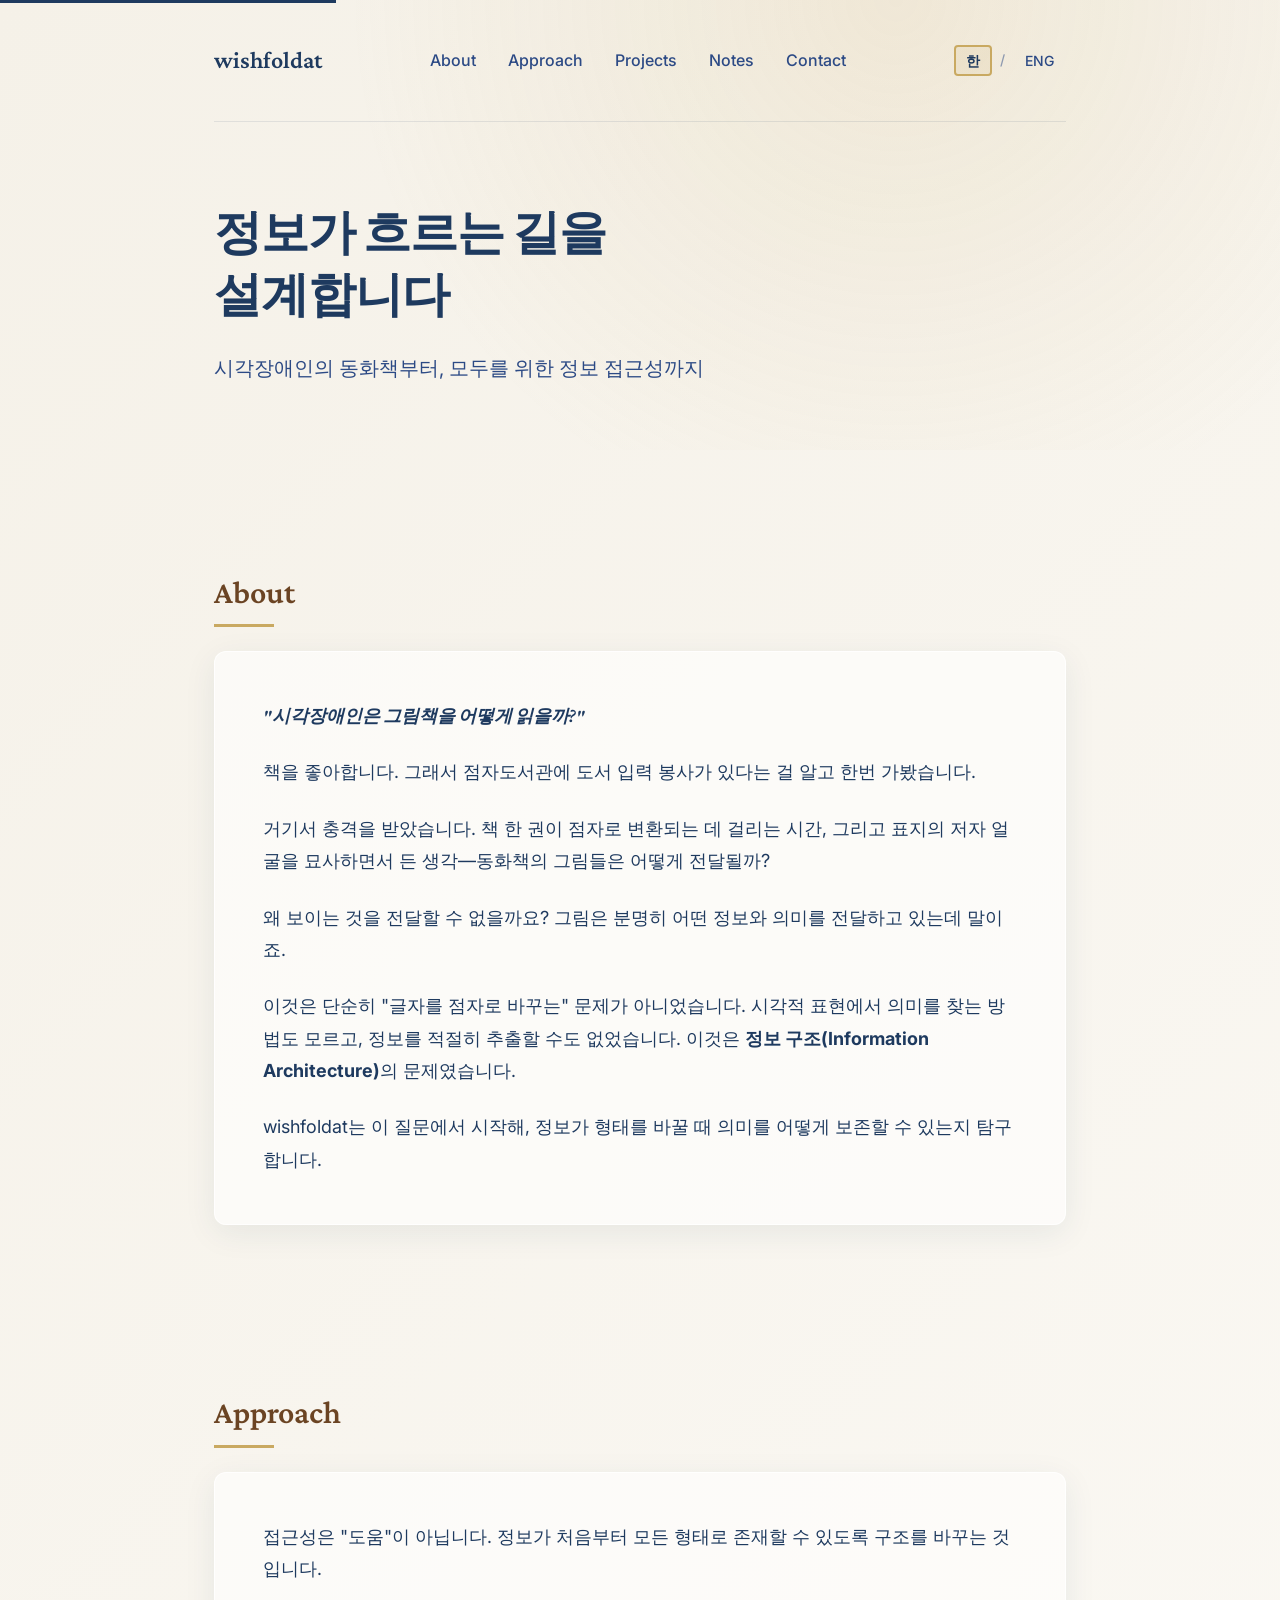
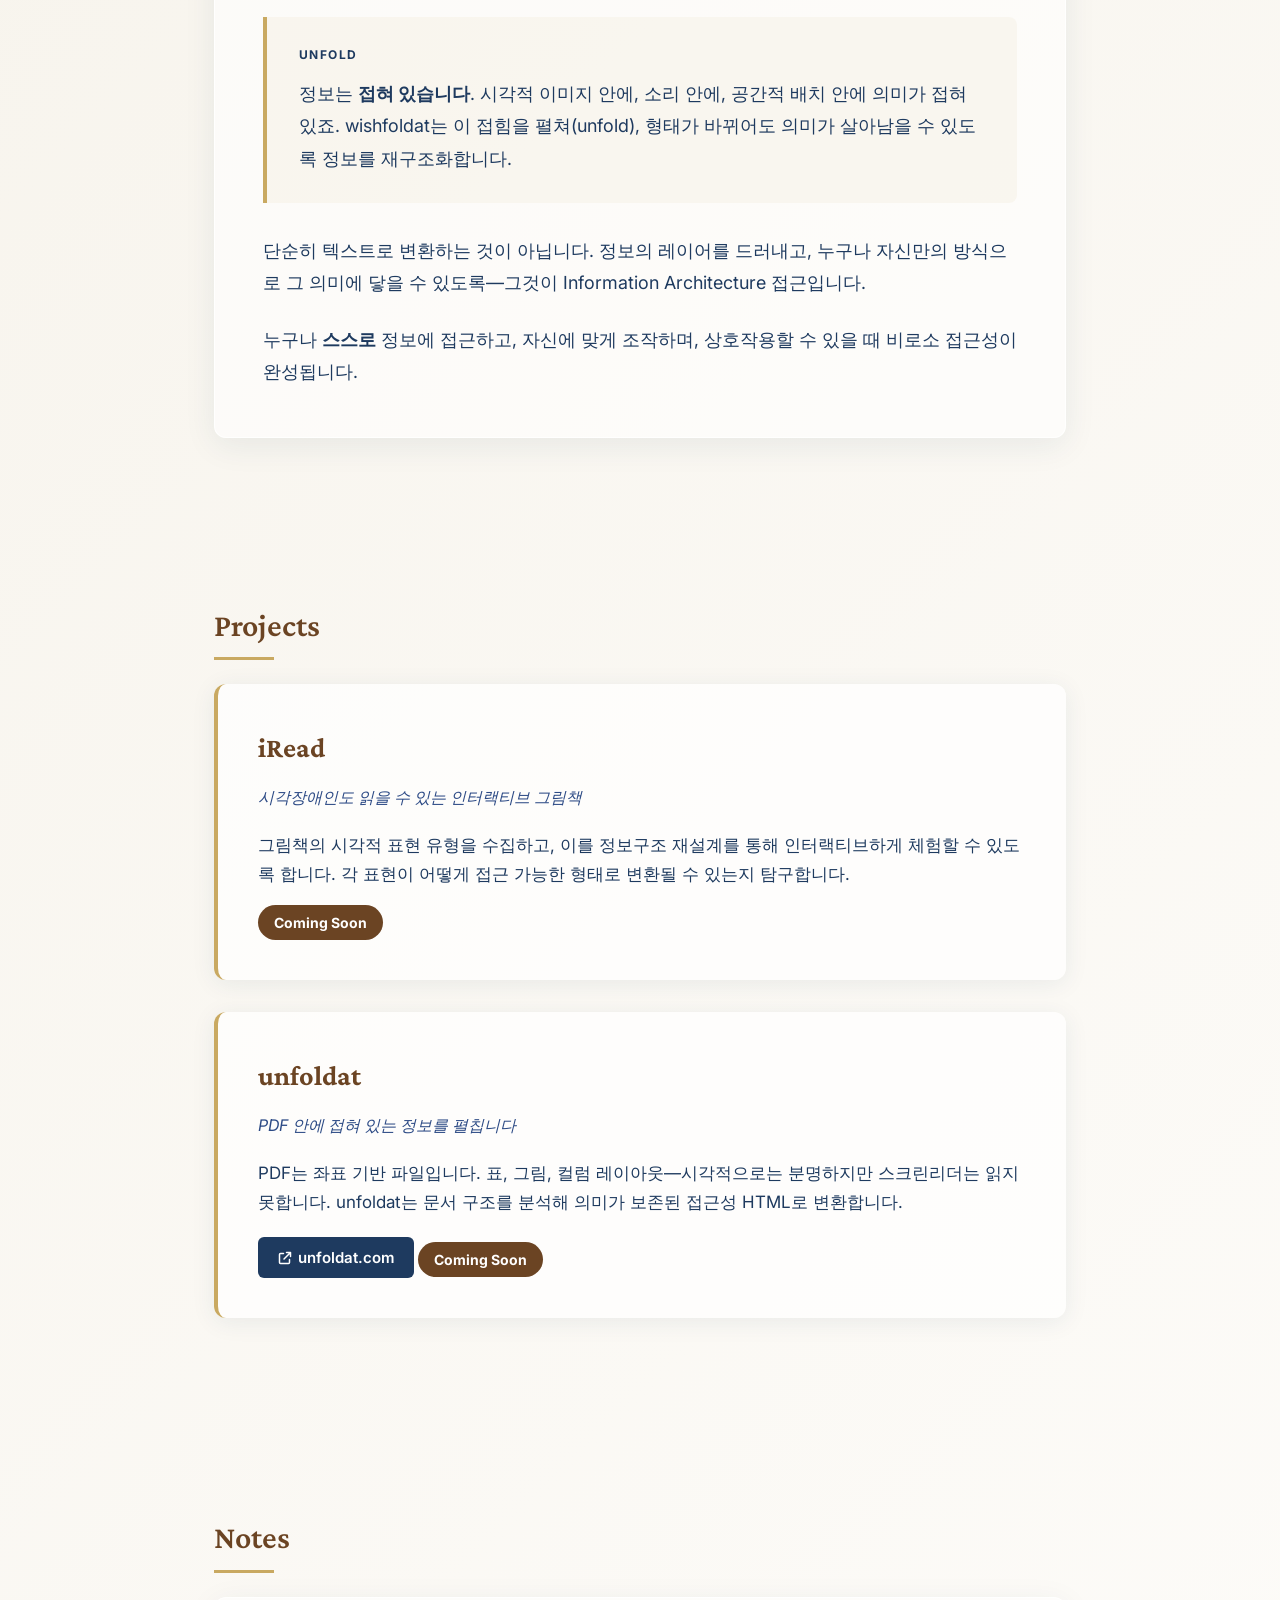
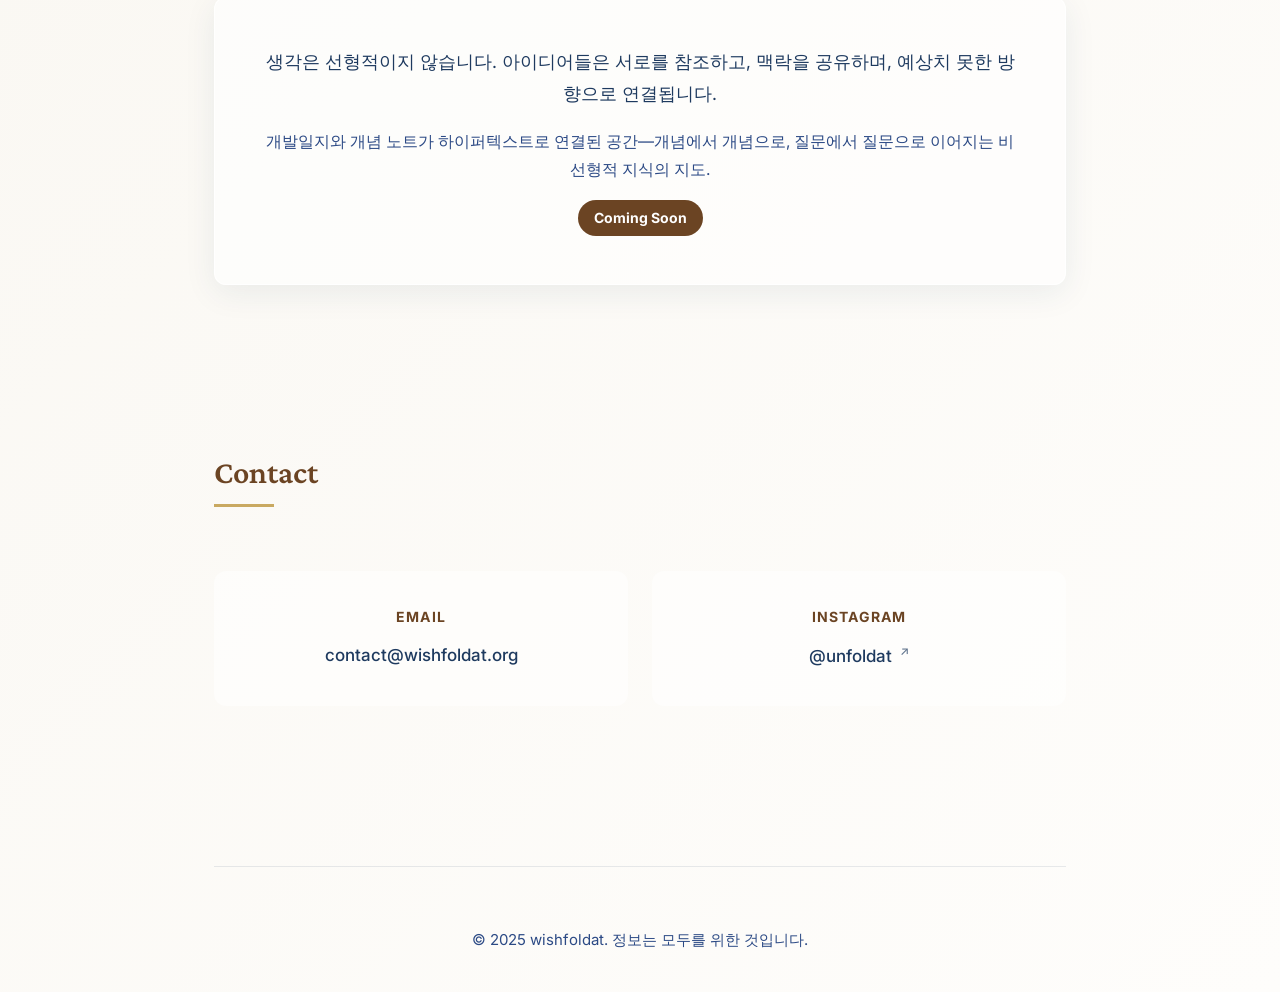
==== commit 74818600: "init: wishfoldat.org single-file site, WCAG AAA, bilingual" ====
--- a/index.html
+++ b/index.html
@@ -5,35 +5,34 @@
     <meta name="viewport" content="width=device-width, initial-scale=1.0">
     <title>wishfoldat — 정보가 흐르는 길을 설계합니다</title>
     <meta name="description" content="시각장애인의 동화책부터, 모두를 위한 정보 접근성까지. 정보 구조를 재설계합니다.">
-    
+
     <link rel="preconnect" href="https://fonts.googleapis.com">
     <link rel="preconnect" href="https://fonts.gstatic.com" crossorigin>
     <link href="https://fonts.googleapis.com/css2?family=Crimson+Pro:wght@400;600&family=Inter:wght@400;500;600&display=swap" rel="stylesheet">
-    
+
     <style>
         :root {
-            /* 따뜻한 연구실 컬러 팔레트 */
             --ivory: #F5F1E8;
             --warm-white: #FEFDFB;
             --deep-blue: #1E3A5F;
-            --soft-blue: #4A6FA5;
+            /* #3A5D9E(5.2:1 AA) → #2C4A85(7.7:1 AAA) */
+            --soft-blue: #2C4A85;
             --warm-brown: #6B4423;
             --light-brown: #A0826D;
             --gold: #C9A961;
             --shadow: rgba(30, 58, 95, 0.08);
             --shadow-medium: rgba(30, 58, 95, 0.12);
-            
-            /* 타이포그래피 */
+
             --font-serif: 'Crimson Pro', 'Noto Serif KR', serif;
             --font-sans: 'Inter', 'Noto Sans KR', sans-serif;
         }
-        
+
         * {
             margin: 0;
             padding: 0;
             box-sizing: border-box;
         }
-        
+
         body {
             font-family: var(--font-sans);
             background: linear-gradient(135deg, var(--ivory) 0%, var(--warm-white) 100%);
@@ -42,8 +41,7 @@
             min-height: 100vh;
             overflow-x: hidden;
         }
-        
-        /* 햇살 효과 */
+
         body::before {
             content: '';
             position: fixed;
@@ -55,8 +53,20 @@
             pointer-events: none;
             z-index: 0;
         }
-        
-        /* 접근성: Skip to main content */
+
+        /* 스크린 리더 전용 */
+        .sr-only {
+            position: absolute;
+            width: 1px;
+            height: 1px;
+            padding: 0;
+            margin: -1px;
+            overflow: hidden;
+            clip: rect(0, 0, 0, 0);
+            white-space: nowrap;
+            border: 0;
+        }
+
         .skip-link {
             position: absolute;
             top: -40px;
@@ -65,16 +75,16 @@
             color: var(--ivory);
             padding: 8px 16px;
             text-decoration: none;
-            z-index: 100;
+            z-index: 9999;
             font-weight: 600;
         }
-        
+
         .skip-link:focus {
             top: 0;
             outline: 3px solid var(--gold);
             outline-offset: 2px;
         }
-        
+
         .container {
             max-width: 900px;
             margin: 0 auto;
@@ -82,20 +92,20 @@
             position: relative;
             z-index: 1;
         }
-        
+
         /* Header */
         header {
-            padding: 40px 0 40px;
+            padding: 40px 0;
             animation: fadeIn 0.8s ease-out;
             border-bottom: 1px solid rgba(30, 58, 95, 0.1);
         }
-        
+
         nav {
             display: flex;
             justify-content: space-between;
             align-items: center;
         }
-        
+
         .nav-center {
             display: flex;
             list-style: none;
@@ -103,11 +113,7 @@
             margin: 0;
             padding: 0;
         }
-        
-        .nav-center li {
-            display: inline-block;
-        }
-        
+
         .nav-center a {
             font-family: var(--font-sans);
             font-size: 1rem;
@@ -117,7 +123,7 @@
             transition: color 0.3s ease;
             position: relative;
         }
-        
+
         .nav-center a::after {
             content: '';
             position: absolute;
@@ -128,54 +134,64 @@
             background: var(--gold);
             transition: width 0.3s ease;
         }
-        
+
         .nav-center a:hover,
-        .nav-center a:focus {
-            color: var(--deep-blue);
-        }
-        
+        .nav-center a:focus-visible {
+            color: var(--deep-blue);
+        }
+
         .nav-center a:hover::after,
-        .nav-center a:focus::after {
+        .nav-center a:focus-visible::after {
             width: 100%;
         }
-        
+
         .lang-toggle {
             display: flex;
+            align-items: center;
             gap: 8px;
             font-size: 0.875rem;
             font-weight: 500;
         }
-        
+
         .lang-toggle button {
             background: none;
-            border: none;
+            border: 2px solid transparent;
             color: var(--soft-blue);
             cursor: pointer;
-            padding: 4px 8px;
-            transition: color 0.3s ease;
+            padding: 4px 10px;
+            border-radius: 4px;
+            transition: color 0.2s ease, border-color 0.2s ease, background 0.2s ease;
             font-family: var(--font-sans);
             font-size: 0.875rem;
             font-weight: 500;
-        }
-        
-        .lang-toggle button:hover,
-        .lang-toggle button:focus {
-            color: var(--deep-blue);
-            outline: 2px solid var(--gold);
+            line-height: 1.4;
+        }
+
+        .lang-toggle button:hover {
+            color: var(--deep-blue);
+            background: rgba(201, 169, 97, 0.15);
+        }
+
+        .lang-toggle button:focus-visible {
+            outline: 3px solid var(--gold);
             outline-offset: 2px;
-            border-radius: 4px;
-        }
-        
-        .lang-toggle button.active {
-            color: var(--deep-blue);
-            font-weight: 600;
-        }
-        
+        }
+
+        /* aria-pressed="true" = 현재 선택된 언어 */
+        .lang-toggle button[aria-pressed="true"] {
+            color: var(--deep-blue);
+            font-weight: 700;
+            border-color: var(--gold);
+            background: rgba(201, 169, 97, 0.12);
+        }
+
         .lang-toggle .separator {
             color: var(--soft-blue);
-            opacity: 0.4;
-        }
-        
+            opacity: 0.5;
+            pointer-events: none;
+            user-select: none;
+        }
+
         .logo {
             font-family: var(--font-serif);
             font-size: 1.5rem;
@@ -185,7 +201,7 @@
             display: inline-block;
             position: relative;
         }
-        
+
         .logo::after {
             content: '';
             position: absolute;
@@ -196,18 +212,24 @@
             background: var(--gold);
             transition: width 0.3s ease;
         }
-        
+
         .logo:hover::after,
-        .logo:focus::after {
+        .logo:focus-visible::after {
             width: 100%;
         }
-        
-        /* Hero Section */
+
+        .logo:focus-visible {
+            outline: 3px solid var(--gold);
+            outline-offset: 4px;
+            border-radius: 2px;
+        }
+
+        /* Hero */
         .hero {
             padding: 80px 0 100px;
             animation: fadeIn 1s ease-out 0.2s both;
         }
-        
+
         .hero h1 {
             font-family: var(--font-serif);
             font-size: 3rem;
@@ -217,20 +239,20 @@
             margin-bottom: 24px;
             letter-spacing: -0.02em;
         }
-        
+
         .hero-subtitle {
             font-size: 1.25rem;
             color: var(--soft-blue);
             font-weight: 400;
             max-width: 600px;
         }
-        
-        /* Section Styling */
+
+        /* Sections */
         section {
             padding: 80px 0;
             animation: fadeIn 1s ease-out 0.4s both;
         }
-        
+
         .section-title {
             font-family: var(--font-serif);
             font-size: 2rem;
@@ -240,7 +262,7 @@
             position: relative;
             display: inline-block;
         }
-        
+
         .section-title::after {
             content: '';
             position: absolute;
@@ -250,8 +272,8 @@
             height: 3px;
             background: var(--gold);
         }
-        
-        /* About Section */
+
+        /* About & Approach cards */
         .about-content {
             background: rgba(255, 255, 255, 0.6);
             backdrop-filter: blur(10px);
@@ -260,18 +282,18 @@
             box-shadow: 0 8px 32px var(--shadow);
             border: 1px solid rgba(255, 255, 255, 0.8);
         }
-        
+
         .about-content p {
             font-size: 1.125rem;
             line-height: 1.8;
             margin-bottom: 24px;
             color: var(--deep-blue);
         }
-        
+
         .about-content p:last-child {
             margin-bottom: 0;
         }
-        
+
         .highlight {
             font-family: var(--font-serif);
             font-size: 1.5rem;
@@ -281,8 +303,33 @@
             font-style: italic;
             line-height: 1.5;
         }
-        
-        /* Projects Section */
+
+        /* Unfold 철학 강조 블록 */
+        .unfold-block {
+            margin: 32px 0;
+            padding: 28px 32px;
+            border-left: 4px solid var(--gold);
+            background: rgba(201, 169, 97, 0.07);
+            border-radius: 0 8px 8px 0;
+        }
+
+        .unfold-block .unfold-label {
+            font-family: var(--font-sans);
+            font-size: 0.75rem;
+            font-weight: 700;
+            letter-spacing: 0.12em;
+            text-transform: uppercase;
+            /* warm-brown 6.3:1(AAA 미달) → deep-blue 8.5:1(AAA 통과) */
+            color: var(--deep-blue);
+            margin-bottom: 12px;
+            display: block;
+        }
+
+        .unfold-block p {
+            margin-bottom: 0 !important;
+        }
+
+        /* Projects */
         .project-card {
             background: rgba(255, 255, 255, 0.7);
             backdrop-filter: blur(10px);
@@ -291,97 +338,167 @@
             margin-bottom: 32px;
             box-shadow: 0 4px 24px var(--shadow);
             border-left: 4px solid var(--gold);
-            transition: all 0.3s ease;
-        }
-        
+            transition: box-shadow 0.3s ease, transform 0.3s ease;
+        }
+
         .project-card:hover {
             box-shadow: 0 8px 32px var(--shadow-medium);
             transform: translateY(-4px);
         }
-        
+
         .project-card h3 {
             font-family: var(--font-serif);
             font-size: 1.75rem;
             color: var(--warm-brown);
             margin-bottom: 12px;
         }
-        
+
         .project-subtitle {
             font-size: 1rem;
             color: var(--soft-blue);
             margin-bottom: 20px;
             font-style: italic;
         }
-        
+
         .project-description {
             font-size: 1.0625rem;
             line-height: 1.7;
             color: var(--deep-blue);
         }
-        
+
         .coming-soon {
             display: inline-block;
-            background: var(--gold);
-            color: var(--deep-blue);
+            /* #1E3A5F on #C9A961 = 4.6:1(AA), AAA 미달 → warm-brown 배경+흰 텍스트 = 7.3:1 */
+            background: var(--warm-brown);
+            color: #ffffff;
             padding: 6px 16px;
             border-radius: 20px;
             font-size: 0.875rem;
+            font-weight: 700;
+            margin-top: 16px;
+        }
+
+        .expanding-note {
+            padding: 32px;
+            background: rgba(255,255,255,0.3);
+            border-radius: 12px;
+            text-align: center;
+            color: var(--soft-blue);
+            font-style: italic;
+            font-size: 1rem;
+        }
+
+        .project-link {
+            display: inline-flex;
+            align-items: center;
+            gap: 6px;
+            margin-top: 20px;
+            padding: 8px 20px;
+            background: var(--deep-blue);
+            color: #ffffff;
+            text-decoration: none;
+            border-radius: 6px;
+            font-size: 0.9375rem;
             font-weight: 600;
-            margin-top: 16px;
-        }
-        
-        /* Contact Section */
+            transition: background 0.2s, transform 0.15s;
+        }
+        .project-link:hover { background: var(--soft-blue); transform: translateY(-1px); }
+        .project-link:focus-visible { outline: 3px solid var(--soft-blue); outline-offset: 3px; }
+        .project-link svg { flex-shrink: 0; }
+
+        /* Notes section */
+        .notes-content {
+            background: rgba(255, 255, 255, 0.6);
+            backdrop-filter: blur(10px);
+            padding: 48px;
+            border-radius: 12px;
+            box-shadow: 0 8px 32px var(--shadow);
+            border: 1px solid rgba(255, 255, 255, 0.8);
+            text-align: center;
+        }
+
+        .notes-content p {
+            font-size: 1.125rem;
+            line-height: 1.8;
+            color: var(--deep-blue);
+            margin-bottom: 16px;
+        }
+
+        .notes-content p:last-of-type {
+            margin-bottom: 0;
+        }
+
+        .notes-content .notes-meta {
+            font-size: 1rem;
+            color: var(--soft-blue);
+            margin-bottom: 24px;
+        }
+
+        /* Contact */
         .contact-grid {
             display: grid;
             grid-template-columns: repeat(auto-fit, minmax(250px, 1fr));
             gap: 24px;
             margin-top: 40px;
         }
-        
+
         .contact-item {
             background: rgba(255, 255, 255, 0.5);
             padding: 32px;
             border-radius: 12px;
             text-align: center;
-            transition: all 0.3s ease;
+            transition: background 0.3s ease, border-color 0.3s ease, transform 0.3s ease;
             border: 2px solid transparent;
         }
-        
+
         .contact-item:hover,
         .contact-item:focus-within {
-            background: rgba(255, 255, 255, 0.8);
+            background: rgba(255, 255, 255, 0.85);
             border-color: var(--gold);
             transform: translateY(-4px);
         }
-        
+
         .contact-item h3 {
             font-family: var(--font-sans);
-            font-size: 1rem;
-            font-weight: 600;
+            font-size: 0.875rem;
+            font-weight: 700;
             color: var(--warm-brown);
             margin-bottom: 12px;
             text-transform: uppercase;
-            letter-spacing: 0.05em;
-        }
-        
+            letter-spacing: 0.08em;
+        }
+
         .contact-item a {
             color: var(--deep-blue);
             text-decoration: none;
-            font-size: 1.125rem;
+            font-size: 1.0625rem;
             font-weight: 500;
-            transition: color 0.3s ease;
+            border-bottom: 1px solid transparent;
+            transition: color 0.2s ease, border-color 0.2s ease;
             display: inline-block;
         }
-        
-        .contact-item a:hover,
-        .contact-item a:focus {
+
+        .contact-item a:hover {
             color: var(--soft-blue);
-            outline: 2px solid var(--gold);
+            border-bottom-color: var(--gold);
+        }
+
+        .contact-item a:focus-visible {
+            outline: 3px solid var(--gold);
             outline-offset: 4px;
-            border-radius: 4px;
-            padding: 2px 8px;
-        }
-        
+            border-radius: 2px;
+        }
+
+        /* 외부 링크 (새 탭) 시각적 단서 — Norman: affordance */
+        .external-link-icon {
+            display: inline-block;
+            margin-left: 4px;
+            font-size: 0.7em;
+            vertical-align: super;
+            opacity: 0.7;
+            font-style: normal;
+        }
+
         /* Footer */
         footer {
             padding: 60px 0 40px;
@@ -391,78 +508,86 @@
             border-top: 1px solid rgba(30, 58, 95, 0.1);
             margin-top: 80px;
         }
-        
+
         /* Animations */
         @keyframes fadeIn {
-            from {
-                opacity: 0;
-                transform: translateY(20px);
-            }
-            to {
-                opacity: 1;
-                transform: translateY(0);
-            }
-        }
-        
-        /* Focus Styles for Accessibility */
-        *:focus {
+            from { opacity: 0; transform: translateY(20px); }
+            to   { opacity: 1; transform: translateY(0); }
+        }
+
+        /* Focus — 키보드 사용자에게만 outline 표시 */
+        :focus { outline: none; }
+        :focus-visible {
             outline: 3px solid var(--gold);
             outline-offset: 2px;
-        }
-        
+            border-radius: 2px;
+        }
+
         /* Responsive */
         @media (max-width: 768px) {
             nav {
                 flex-direction: column;
                 gap: 20px;
-            }
-            
+                align-items: flex-start;
+            }
+
             .nav-center {
-                flex-direction: column;
-                gap: 16px;
-                text-align: center;
-            }
-            
+                flex-wrap: wrap;
+                gap: 12px 24px;
+            }
+
             .lang-toggle {
                 align-self: flex-end;
             }
-            
+
             .hero h1 {
                 font-size: 2.25rem;
             }
-            
+
             .hero-subtitle {
                 font-size: 1.125rem;
             }
-            
+
             .section-title {
                 font-size: 1.75rem;
             }
-            
+
             .about-content,
-            .project-card {
+            .project-card,
+            .notes-content {
                 padding: 32px 24px;
             }
-            
+
+            .unfold-block {
+                padding: 20px 24px;
+            }
+
             .contact-grid {
                 grid-template-columns: 1fr;
             }
         }
-        
-        /* High Contrast Mode Support */
+
+        /* High Contrast */
         @media (prefers-contrast: high) {
             .about-content,
             .project-card,
-            .contact-item {
+            .contact-item,
+            .notes-content {
                 border: 2px solid var(--deep-blue);
             }
-        }
-        
-        /* Reduced Motion Support */
+
+            .unfold-block {
+                border-left-width: 6px;
+            }
+        }
+
+        /* Smooth scroll — reduced-motion 시 자동 비활성화 */
+        html { scroll-behavior: smooth; }
+
+        /* Reduced Motion */
         @media (prefers-reduced-motion: reduce) {
-            *,
-            *::before,
-            *::after {
+            html { scroll-behavior: auto; }
+            *, *::before, *::after {
                 animation-duration: 0.01ms !important;
                 animation-iteration-count: 1 !important;
                 transition-duration: 0.01ms !important;
@@ -471,208 +596,327 @@
     </style>
 </head>
 <body>
-    <a href="#main" class="skip-link">본문으로 바로가기</a>
-    
+    <!-- 언어 전환 aria-live 알림 (스크린 리더용) -->
+    <div id="lang-announce" role="status" aria-live="polite" aria-atomic="true" class="sr-only"></div>
+
+    <a href="#main" class="skip-link">본문으로 바로가기 / Skip to main content</a>
+
     <div class="container">
         <header>
-            <nav aria-label="주 메뉴">
-                <a href="/" class="logo" aria-label="wishfoldat 홈으로">wishfoldat</a>
-                
+            <nav aria-label="주 메뉴 / Main navigation">
+                <a href="/" class="logo" aria-label="wishfoldat 홈으로 / wishfoldat home">wishfoldat</a>
+
+                <!-- nav 항목은 한/영 동일 텍스트이므로 중복 없이 하나로 유지 -->
                 <ul class="nav-center">
-                    <li lang="ko"><a href="#about">About</a></li>
-                    <li lang="ko"><a href="#approach">Approach</a></li>
-                    <li lang="ko"><a href="#projects">Projects</a></li>
-                    <li lang="ko"><a href="#notes">Notes</a></li>
-                    <li lang="ko"><a href="#contact">Contact</a></li>
-                    
-                    <li lang="en" style="display:none;"><a href="#about">About</a></li>
-                    <li lang="en" style="display:none;"><a href="#approach">Approach</a></li>
-                    <li lang="en" style="display:none;"><a href="#projects">Projects</a></li>
-                    <li lang="en" style="display:none;"><a href="#notes">Notes</a></li>
-                    <li lang="en" style="display:none;"><a href="#contact">Contact</a></li>
+                    <li><a href="#about">About</a></li>
+                    <li><a href="#approach">Approach</a></li>
+                    <li><a href="#projects">Projects</a></li>
+                    <li><a href="#notes">Notes</a></li>
+                    <li><a href="#contact">Contact</a></li>
                 </ul>
-                
-                <div class="lang-toggle">
-                    <button onclick="setLang('ko')" class="active" aria-label="한국어">한</button>
-                    <span class="separator">/</span>
-                    <button onclick="setLang('en')" aria-label="English">ENG</button>
+
+                <div class="lang-toggle" role="group" aria-label="언어 선택 / Language selection">
+                    <button
+                        data-toggle-lang="ko"
+                        aria-pressed="true"
+                        aria-label="한국어로 보기 (현재 선택됨)"
+                        onclick="setLang('ko')">한</button>
+                    <span class="separator" aria-hidden="true">/</span>
+                    <button
+                        data-toggle-lang="en"
+                        aria-pressed="false"
+                        aria-label="View in English"
+                        onclick="setLang('en')">ENG</button>
                 </div>
             </nav>
         </header>
-        
-        <main id="main">
-            <section class="hero">
-                <h1>정보가 흐르는 길을<br>설계합니다</h1>
-                <p class="hero-subtitle">시각장애인의 동화책부터, 모두를 위한 정보 접근성까지</p>
+
+        <!--
+            tabindex="-1": 프로그래밍적 포커스 가능하게 (skip link + nav anchor 이동)
+            시각적 Tab 순서에는 포함되지 않음 (tabindex="-1" ≠ tabindex="0")
+        -->
+        <main id="main" tabindex="-1">
+            <!-- Hero -->
+            <section class="hero" aria-labelledby="hero-heading" tabindex="-1">
+                <h1 id="hero-heading">
+                    <span data-lang="ko">정보가 흐르는 길을<br>설계합니다</span>
+                    <span data-lang="en" hidden>Designing the paths<br>through which information flows</span>
+                </h1>
+                <p class="hero-subtitle">
+                    <span data-lang="ko">시각장애인의 동화책부터, 모두를 위한 정보 접근성까지</span>
+                    <span data-lang="en" hidden>From picture books for the visually impaired, to information accessibility for all</span>
+                </p>
             </section>
-            
-            <section id="about">
-                <h2 class="section-title" lang="ko">About</h2>
-                <h2 class="section-title" lang="en" style="display:none;">About</h2>
+
+            <!-- About -->
+            <section id="about" aria-labelledby="about-heading" tabindex="-1">
+                <h2 class="section-title" id="about-heading">About</h2>
                 <div class="about-content">
-                    <div lang="ko">
+                    <div data-lang="ko">
                         <p class="highlight">"시각장애인은 그림책을 어떻게 읽을까?"</p>
-                        
+
                         <p>책을 좋아합니다. 그래서 점자도서관에 도서 입력 봉사가 있다는 걸 알고 한번 가봤습니다.</p>
-                        
+
                         <p>거기서 충격을 받았습니다. 책 한 권이 점자로 변환되는 데 걸리는 시간, 그리고 표지의 저자 얼굴을 묘사하면서 든 생각—동화책의 그림들은 어떻게 전달될까?</p>
-                        
+
                         <p>왜 보이는 것을 전달할 수 없을까요? 그림은 분명히 어떤 정보와 의미를 전달하고 있는데 말이죠.</p>
-                        
+
                         <p>이것은 단순히 "글자를 점자로 바꾸는" 문제가 아니었습니다. 시각적 표현에서 의미를 찾는 방법도 모르고, 정보를 적절히 추출할 수도 없었습니다. 이것은 <strong>정보 구조(Information Architecture)</strong>의 문제였습니다.</p>
-                        
+
                         <p>wishfoldat는 이 질문에서 시작해, 정보가 형태를 바꿀 때 의미를 어떻게 보존할 수 있는지 탐구합니다.</p>
                     </div>
-                    
-                    <div lang="en" style="display:none;">
+
+                    <div data-lang="en" hidden>
                         <p class="highlight">"How do visually impaired people read picture books?"</p>
-                        
+
                         <p>I love books. So when I learned there was a volunteer opportunity for book digitization at a braille library, I decided to try it.</p>
-                        
+
                         <p>I was shocked. The time it takes to convert a single book into braille, and while describing the author's face on the cover, a thought struck me—how are the pictures in children's books conveyed?</p>
-                        
+
                         <p>Why can't we convey what we see? Pictures clearly communicate information and meaning.</p>
-                        
+
                         <p>This wasn't simply about "converting text to braille." We didn't know how to find meaning in visual expressions, nor how to properly extract information. This was an <strong>Information Architecture</strong> problem.</p>
-                        
+
                         <p>wishfoldat began with this question, exploring how to preserve meaning when information changes form.</p>
                     </div>
                 </div>
             </section>
-            
-            <section id="approach">
-                <h2 class="section-title" lang="ko">Approach</h2>
-                <h2 class="section-title" lang="en" style="display:none;">Approach</h2>
+
+            <!-- Approach -->
+            <section id="approach" aria-labelledby="approach-heading" tabindex="-1">
+                <h2 class="section-title" id="approach-heading">Approach</h2>
                 <div class="about-content">
-                    <div lang="ko">
-                        <p>접근성은 누구나 스스로 정보에 접근하고 자신에 맞게 조작 가능하며, 상호작용할 수 있는 것입니다.</p>
-                        
-                        <p>wishfoldat는 정보 구조(Information Architecture) 접근으로 이 문제를 풉니다. 시각적 표현을 단순히 선형 텍스트로 바꾸는 것이 아니라, 정보의 의미를 보존하면서 접근 가능한 형태로 재구조화합니다.</p>
-                    </div>
-                    
-                    <div lang="en" style="display:none;">
-                        <p>Accessibility means anyone can access information independently, manipulate it to suit their needs, and interact with it.</p>
-                        
-                        <p>wishfoldat solves this through an Information Architecture approach. Rather than simply converting visual representations into linear text, we restructure information into accessible forms while preserving its meaning.</p>
+                    <div data-lang="ko">
+                        <p>접근성은 "도움"이 아닙니다. 정보가 처음부터 모든 형태로 존재할 수 있도록 구조를 바꾸는 것입니다.</p>
+
+                        <div class="unfold-block" role="note" aria-label="Unfold 철학">
+                            <span class="unfold-label">Unfold</span>
+                            <p>정보는 <strong>접혀 있습니다</strong>. 시각적 이미지 안에, 소리 안에, 공간적 배치 안에 의미가 접혀 있죠. wishfoldat는 이 접힘을 펼쳐(unfold), 형태가 바뀌어도 의미가 살아남을 수 있도록 정보를 재구조화합니다.</p>
+                        </div>
+
+                        <p>단순히 텍스트로 변환하는 것이 아닙니다. 정보의 레이어를 드러내고, 누구나 자신만의 방식으로 그 의미에 닿을 수 있도록—그것이 Information Architecture 접근입니다.</p>
+
+                        <p>누구나 <strong>스스로</strong> 정보에 접근하고, 자신에 맞게 조작하며, 상호작용할 수 있을 때 비로소 접근성이 완성됩니다.</p>
+                    </div>
+
+                    <div data-lang="en" hidden>
+                        <p>Accessibility is not "help." It is about restructuring information so it can exist in all forms from the start.</p>
+
+                        <div class="unfold-block" role="note" aria-label="The Unfold philosophy">
+                            <span class="unfold-label">Unfold</span>
+                            <p>Information is <strong>folded</strong>. Meaning is folded within visual images, sounds, and spatial arrangements. wishfoldat unfolds these layers, restructuring information so its meaning survives when its form changes.</p>
+                        </div>
+
+                        <p>Not simply converting to text. By revealing the layers of information, we make it possible for anyone to reach its meaning in their own way—that is the Information Architecture approach.</p>
+
+                        <p>Accessibility is complete only when anyone can access information <strong>independently</strong>, manipulate it to suit their needs, and interact with it on their own terms.</p>
                     </div>
                 </div>
             </section>
-            
-            <section id="projects">
-                <h2 class="section-title" lang="ko">Projects</h2>
-                <h2 class="section-title" lang="en" style="display:none;">Projects</h2>
-                
-                <article class="project-card">
-                    <div lang="ko">
+
+            <!-- Projects -->
+            <section id="projects" aria-labelledby="projects-heading" tabindex="-1">
+                <h2 class="section-title" id="projects-heading">Projects</h2>
+
+                <!-- aria-label을 article에 직접 고정 — 언어 전환 시 JS가 갱신 -->
+                <article class="project-card" id="project-iread" aria-label="iRead">
+                    <div data-lang="ko">
                         <h3>iRead</h3>
                         <p class="project-subtitle">시각장애인도 읽을 수 있는 인터랙티브 그림책</p>
                         <p class="project-description">
                             그림책의 시각적 표현 유형을 수집하고, 이를 정보구조 재설계를 통해 인터랙티브하게 체험할 수 있도록 합니다.
                             각 표현이 어떻게 접근 가능한 형태로 변환될 수 있는지 탐구합니다.
                         </p>
-                        <span class="coming-soon">Coming Soon</span>
-                    </div>
-                    
-                    <div lang="en" style="display:none;">
+                        <span class="coming-soon" aria-label="준비 중">Coming Soon</span>
+                    </div>
+
+                    <div data-lang="en" hidden>
                         <h3>iRead</h3>
                         <p class="project-subtitle">Interactive picture books accessible to the visually impaired</p>
                         <p class="project-description">
                             We collect visual expression patterns from picture books and make them interactively accessible through information architecture redesign.
                             Exploring how each expression can be transformed into accessible forms.
                         </p>
-                        <span class="coming-soon">Coming Soon</span>
+                        <span class="coming-soon" aria-label="In development">Coming Soon</span>
                     </div>
                 </article>
-                
-                <div style="padding: 32px; background: rgba(255,255,255,0.3); border-radius: 12px; text-align: center; color: var(--soft-blue); font-style: italic;">
-                    <span lang="ko">이 연구는 Unfold 프로젝트로 확장되고 있습니다</span>
-                    <span lang="en" style="display:none;">This research is expanding into the Unfold project</span>
+
+                <article class="project-card" id="project-unfold" aria-label="unfoldat">
+                    <div data-lang="ko">
+                        <h3>unfoldat</h3>
+                        <p class="project-subtitle">PDF 안에 접혀 있는 정보를 펼칩니다</p>
+                        <p class="project-description">
+                            PDF는 좌표 기반 파일입니다. 표, 그림, 컬럼 레이아웃—시각적으로는 분명하지만 스크린리더는 읽지 못합니다.
+                            unfoldat는 문서 구조를 분석해 의미가 보존된 접근성 HTML로 변환합니다.
+                        </p>
+                        <a href="https://unfoldat.com" class="project-link"
+                           aria-label="unfoldat.com 방문 (새 탭에서 열림)"
+                           target="_blank" rel="noopener noreferrer">
+                            <svg width="14" height="14" viewBox="0 0 14 14" fill="none" aria-hidden="true">
+                                <path d="M5.5 2.5H2.5a1 1 0 00-1 1v8a1 1 0 001 1h8a1 1 0 001-1V8.5M8.5 1.5h4m0 0v4m0-4L6 8" stroke="currentColor" stroke-width="1.5" stroke-linecap="round" stroke-linejoin="round"/>
+                            </svg>
+                            unfoldat.com
+                        </a>
+                        <span class="coming-soon" aria-label="준비 중">Coming Soon</span>
+                    </div>
+
+                    <div data-lang="en" hidden>
+                        <h3>unfoldat</h3>
+                        <p class="project-subtitle">Unfolding information locked inside PDFs</p>
+                        <p class="project-description">
+                            PDFs are coordinate-based files. Tables, images, column layouts—visually clear, but invisible to screen readers.
+                            unfoldat analyzes document structure and converts it to accessible HTML with preserved meaning.
+                        </p>
+                        <a href="https://unfoldat.com" class="project-link"
+                           aria-label="Visit unfoldat.com (opens in new tab)"
+                           target="_blank" rel="noopener noreferrer">
+                            <svg width="14" height="14" viewBox="0 0 14 14" fill="none" aria-hidden="true">
+                                <path d="M5.5 2.5H2.5a1 1 0 00-1 1v8a1 1 0 001 1h8a1 1 0 001-1V8.5M8.5 1.5h4m0 0v4m0-4L6 8" stroke="currentColor" stroke-width="1.5" stroke-linecap="round" stroke-linejoin="round"/>
+                            </svg>
+                            unfoldat.com
+                        </a>
+                        <span class="coming-soon" aria-label="In development">Coming Soon</span>
+                    </div>
+                </article>
+            </section>
+
+            <!-- Notes — 하이퍼텍스트 철학 -->
+            <section id="notes" aria-labelledby="notes-heading" tabindex="-1">
+                <h2 class="section-title" id="notes-heading">Notes</h2>
+                <div class="notes-content">
+                    <div data-lang="ko">
+                        <p>생각은 선형적이지 않습니다. 아이디어들은 서로를 참조하고, 맥락을 공유하며, 예상치 못한 방향으로 연결됩니다.</p>
+                        <p class="notes-meta">개발일지와 개념 노트가 하이퍼텍스트로 연결된 공간—개념에서 개념으로, 질문에서 질문으로 이어지는 비선형적 지식의 지도.</p>
+                    </div>
+                    <div data-lang="en" hidden>
+                        <p>Thought is not linear. Ideas reference each other, share context, and connect in unexpected directions.</p>
+                        <p class="notes-meta">A space where development journals and concept notes connect through hypertext—a non-linear map of knowledge, from idea to idea, from question to question.</p>
+                    </div>
+                    <span class="coming-soon" aria-label="준비 중 / In development">Coming Soon</span>
                 </div>
             </section>
-            
-            <section id="notes">
-                <h2 class="section-title" lang="ko">Notes</h2>
-                <h2 class="section-title" lang="en" style="display:none;">Notes</h2>
-                <div class="about-content" style="text-align: center;">
-                    <p lang="ko" style="font-size: 1.125rem; color: var(--soft-blue); margin: 0;">
-                        개발일지와 개념 노트가 하이퍼텍스트로 연결된 공간
-                    </p>
-                    <p lang="en" style="display:none; font-size: 1.125rem; color: var(--soft-blue); margin: 0;">
-                        A space where development journals and concept notes connect through hypertext
-                    </p>
-                    <span class="coming-soon" style="margin-top: 24px;">Coming Soon</span>
-                </div>
-            </section>
-            
-            <section id="contact">
-                <h2 class="section-title" lang="ko">Contact</h2>
-                <h2 class="section-title" lang="en" style="display:none;">Contact</h2>
+
+            <!-- Contact -->
+            <section id="contact" aria-labelledby="contact-heading" tabindex="-1">
+                <h2 class="section-title" id="contact-heading">Contact</h2>
                 <div class="contact-grid">
                     <div class="contact-item">
                         <h3>Email</h3>
-                        <a href="mailto:contact@wishfoldat.org">contact@wishfoldat.org</a>
+                        <a href="mailto:contact@wishfoldat.org"
+                           aria-label="이메일 보내기: contact@wishfoldat.org (이메일 앱이 열립니다)">
+                            contact@wishfoldat.org
+                        </a>
                     </div>
                     <div class="contact-item">
-                        <h3>Social</h3>
-                        <a href="https://instagram.com/unfoldat" target="_blank" rel="noopener noreferrer">@unfoldat</a>
+                        <h3>Instagram</h3>
+                        <!--
+                            외부 링크: 새 탭으로 열린다는 것을 시각적(↗) + 스크린리더(sr-only)로 모두 알림
+                            Norman: affordance / hyperlink 철학: 링크는 목적지와 맥락을 드러내야 함
+                        -->
+                        <a href="https://instagram.com/unfoldat"
+                           target="_blank"
+                           rel="noopener noreferrer"
+                           aria-label="Instagram @unfoldat (새 탭에서 열림 / opens in new tab)">
+                            @unfoldat
+                            <span class="external-link-icon" aria-hidden="true">↗</span>
+                        </a>
                     </div>
                 </div>
             </section>
         </main>
-        
+
         <footer>
-            <p lang="ko">&copy; 2025 wishfoldat. 정보는 모두를 위한 것입니다.</p>
-            <p lang="en" style="display:none;">&copy; 2025 wishfoldat. Information is for everyone.</p>
+            <p>
+                <span data-lang="ko">&copy; 2025 wishfoldat. 정보는 모두를 위한 것입니다.</span>
+                <span data-lang="en" hidden>&copy; 2025 wishfoldat. Information is for everyone.</span>
+            </p>
         </footer>
     </div>
-    
+
     <script>
         function setLang(lang) {
-            // HTML 속성 설정
-            document.documentElement.setAttribute('data-lang', lang);
-            
-            // 모든 lang 속성 요소 숨기기
-            document.querySelectorAll('[lang]').forEach(el => {
-                el.style.display = 'none';
-            });
-            
-            // 선택된 언어만 표시
-            document.querySelectorAll(`[lang="${lang}"]`).forEach(el => {
-                // 부모 요소의 display 속성 확인
-                const parent = el.parentElement;
-                if (parent.tagName === 'LI') {
-                    el.style.display = 'list-item';
-                } else if (parent.classList.contains('about-content') || 
-                           parent.classList.contains('project-card') ||
-                           parent.style.textAlign === 'center') {
-                    el.style.display = 'block';
-                } else if (el.tagName === 'H2' || el.tagName === 'P' || el.tagName === 'SPAN' || el.tagName === 'DIV') {
-                    el.style.display = 'block';
+            // html[lang] 동적 변경 — WCAG 3.1.2 Language of Parts
+            document.documentElement.lang = lang;
+
+            // data-lang 요소만 토글 (html/body 등 구조 요소 완전히 분리됨)
+            document.querySelectorAll('[data-lang]').forEach(el => {
+                if (el.dataset.lang === lang) {
+                    el.removeAttribute('hidden');
                 } else {
-                    el.style.display = '';
+                    el.hidden = true;
                 }
             });
-            
-            // 버튼 active 상태 변경
+
+            // aria-pressed 업데이트 — Norman: feedback + 상태 가시성
             document.querySelectorAll('.lang-toggle button').forEach(btn => {
-                btn.classList.remove('active');
+                const isActive = btn.dataset.toggleLang === lang;
+                btn.setAttribute('aria-pressed', String(isActive));
+                // aria-label도 현재 상태 반영
+                if (lang === 'ko') {
+                    btn.setAttribute('aria-label',
+                        btn.dataset.toggleLang === 'ko'
+                            ? '한국어로 보기 (현재 선택됨)'
+                            : 'View in English');
+                } else {
+                    btn.setAttribute('aria-label',
+                        btn.dataset.toggleLang === 'en'
+                            ? 'View in English (currently selected)'
+                            : '한국어로 보기');
+                }
             });
-            event.target.classList.add('active');
-            
-            // localStorage에 저장
+
+            // aria-live 알림 — 스크린 리더 사용자에게 언어 전환 피드백
+            const announcer = document.getElementById('lang-announce');
+            announcer.textContent = lang === 'ko'
+                ? '한국어로 전환되었습니다.'
+                : 'Switched to English.';
+            setTimeout(() => { announcer.textContent = ''; }, 3000);
+
             localStorage.setItem('preferred-lang', lang);
         }
-        
-        // 페이지 로드 시 저장된 언어 설정 복원
+
         window.addEventListener('DOMContentLoaded', () => {
-            const savedLang = localStorage.getItem('preferred-lang') || 'ko';
-            if (savedLang === 'en') {
-                // 영어 버튼 클릭 시뮬레이션
-                const enBtn = document.querySelector('.lang-toggle button[onclick*="en"]');
-                if (enBtn) {
-                    enBtn.click();
+            const saved = localStorage.getItem('preferred-lang');
+            if (saved === 'en') {
+                setLang('en');
+            }
+
+            // nav 앵커 링크: 스크롤 후 포커스를 해당 섹션으로 이동
+            // ATM 버튼 원리 — 물리적 누름(클릭/Enter) → 실제 위치 이동까지 완결
+            document.querySelectorAll('.nav-center a[href^="#"]').forEach(link => {
+                link.addEventListener('click', () => {
+                    const id = link.getAttribute('href').slice(1);
+                    const target = document.getElementById(id);
+                    if (target) {
+                        // 스크롤 애니메이션 완료 후 포커스 (scroll-behavior: smooth 고려)
+                        setTimeout(() => {
+                            target.focus({ preventScroll: true });
+                        }, 350);
+                    }
+                });
+            });
+
+            // skip link도 동일하게 처리
+            document.querySelector('.skip-link').addEventListener('click', () => {
+                setTimeout(() => {
+                    document.getElementById('main').focus({ preventScroll: true });
+                }, 50);
+            });
+
+            // lang-toggle Arrow key 탐색 — ARIA authoring practice: toggle group 내 ←→ 이동
+            document.querySelector('.lang-toggle').addEventListener('keydown', e => {
+                const btns = [...document.querySelectorAll('.lang-toggle button')];
+                const idx  = btns.indexOf(document.activeElement);
+                if (idx === -1) return;
+                if (e.key === 'ArrowRight' && idx < btns.length - 1) {
+                    e.preventDefault();
+                    btns[idx + 1].focus();
                 }
-            }
+                if (e.key === 'ArrowLeft' && idx > 0) {
+                    e.preventDefault();
+                    btns[idx - 1].focus();
+                }
+            });
         });
     </script>
 </body>
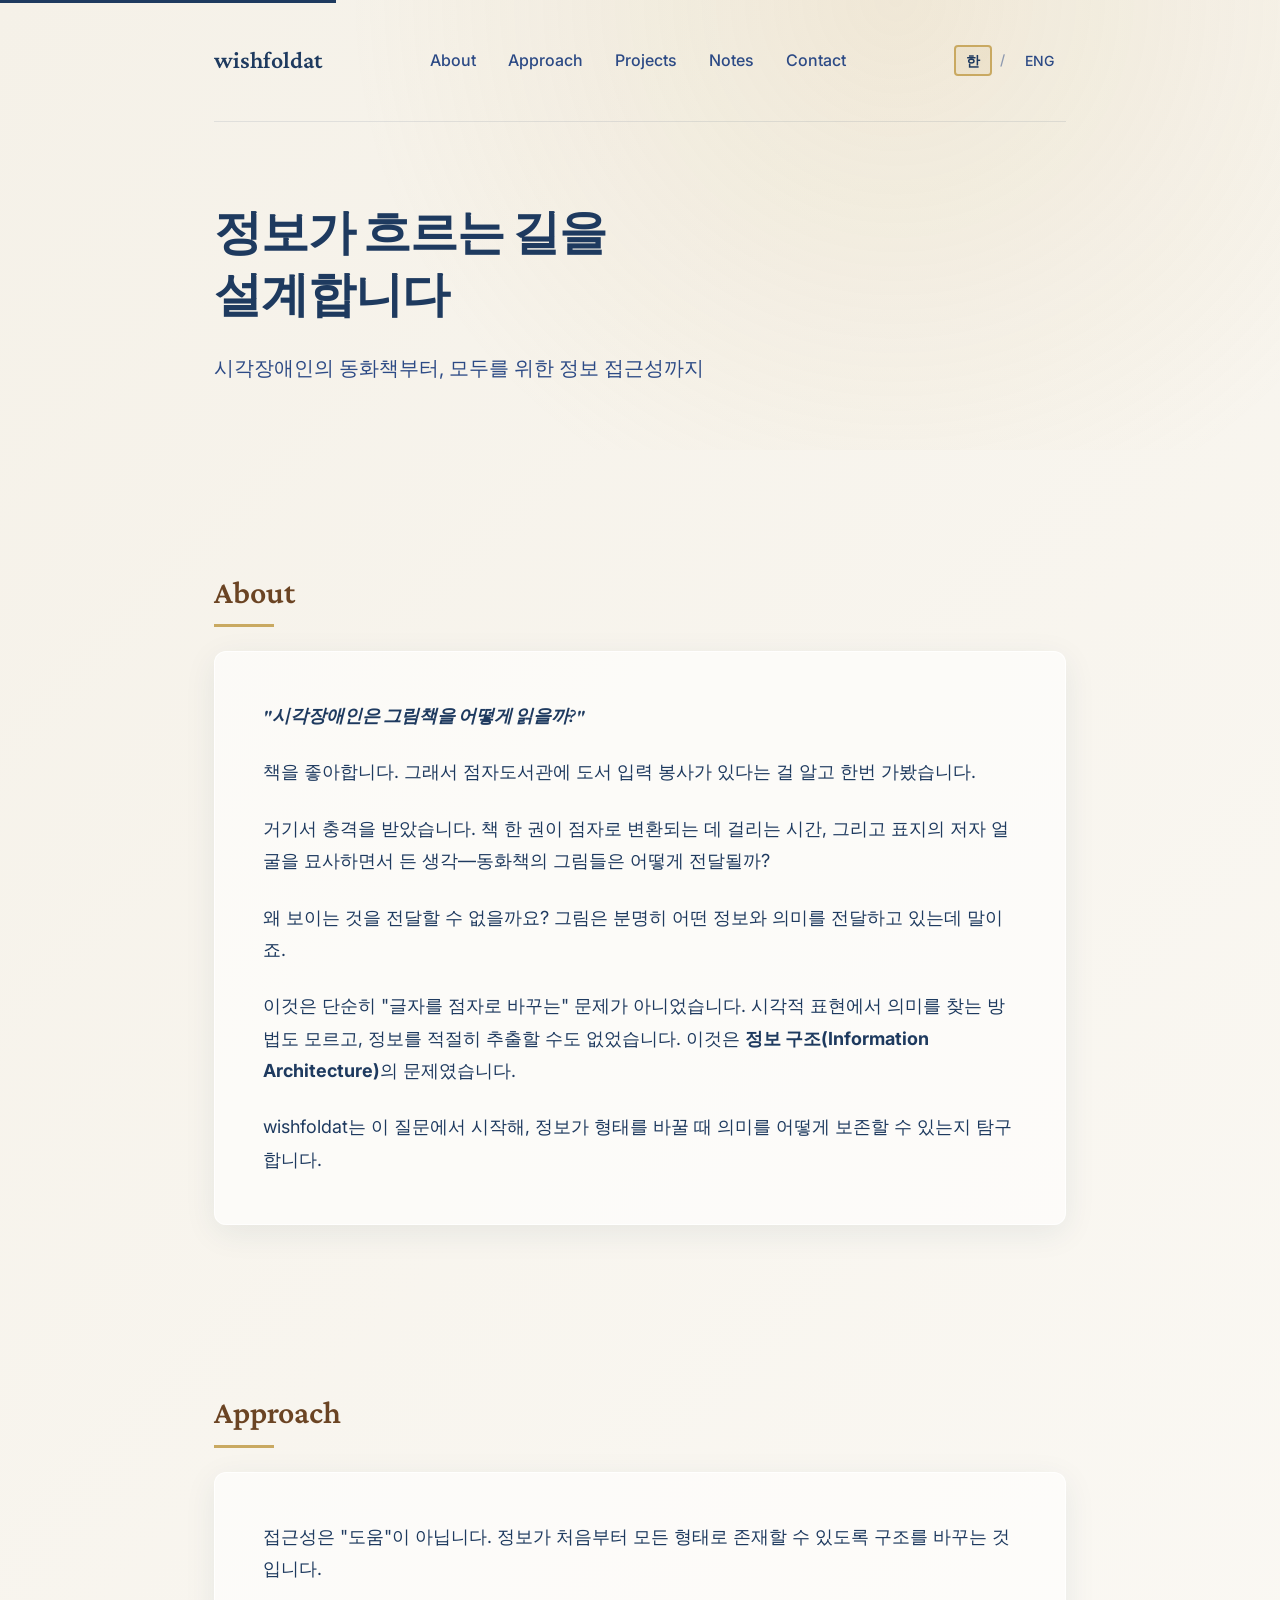
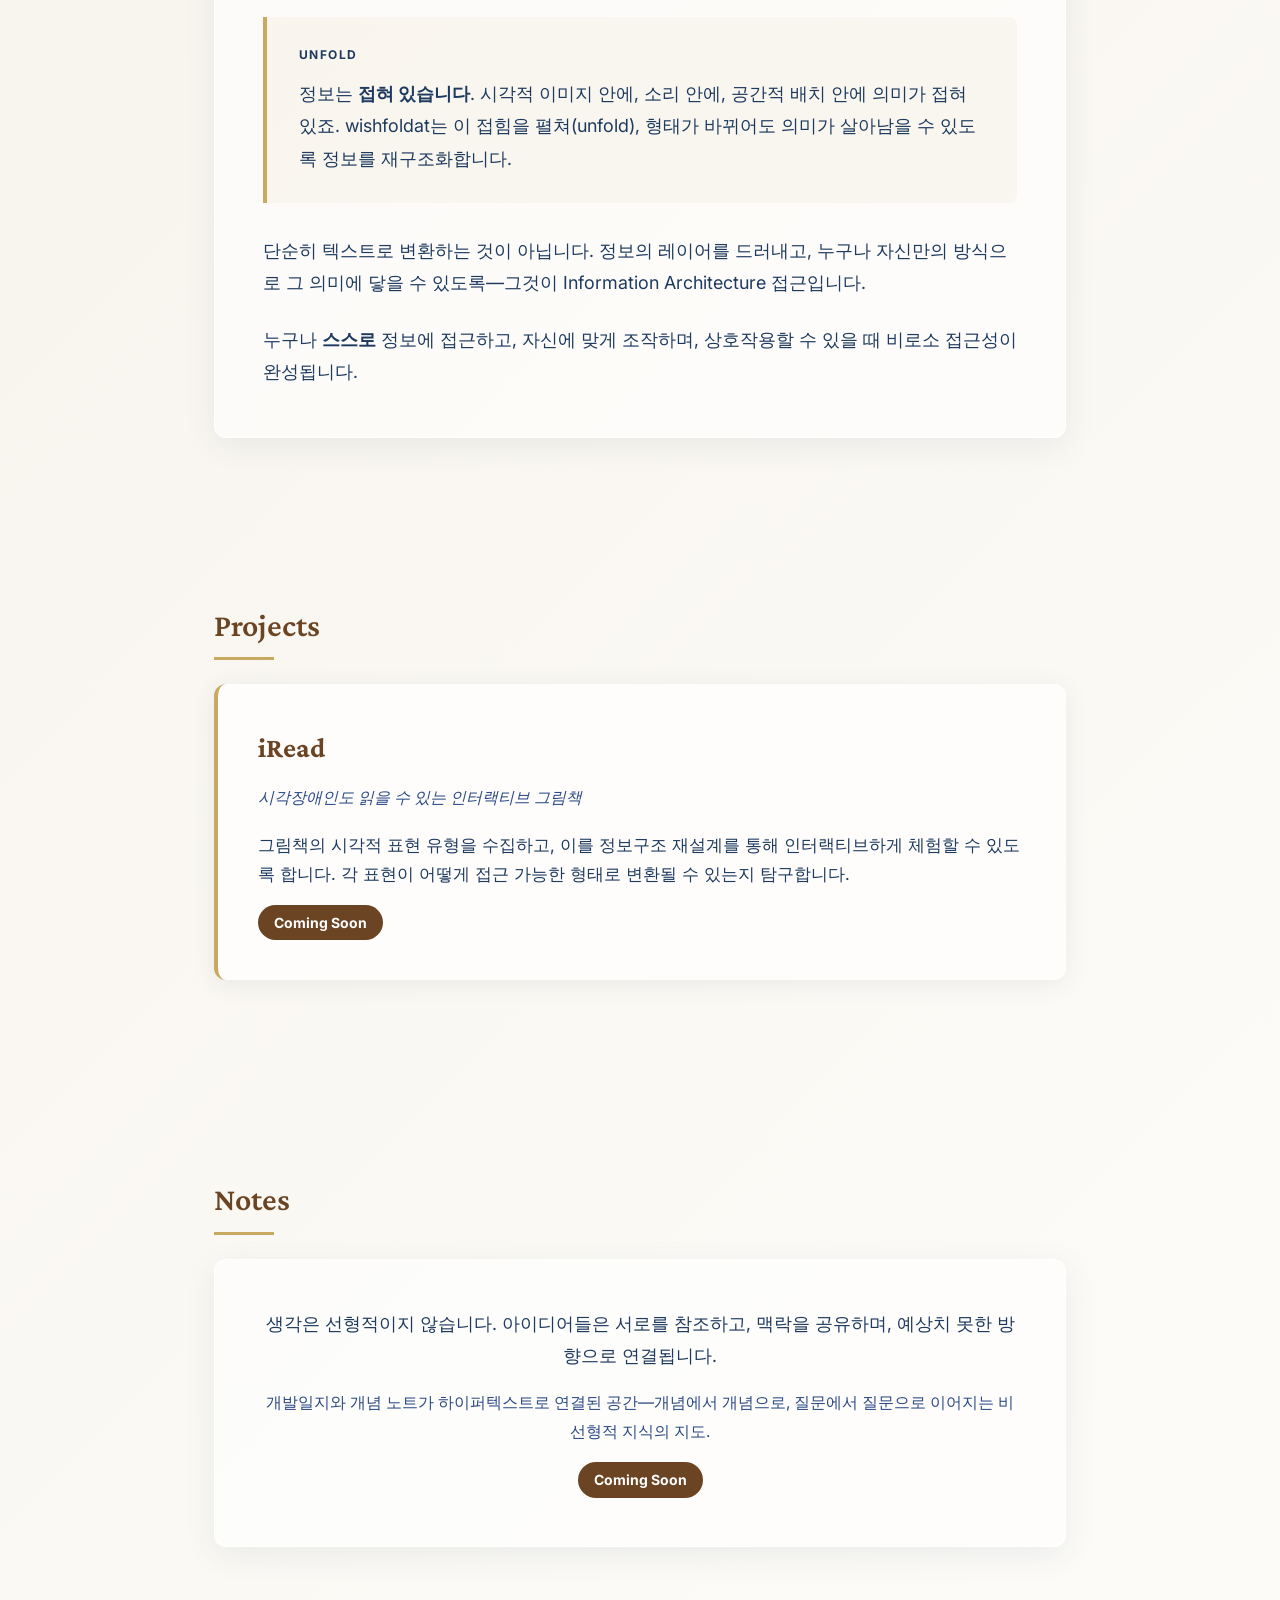
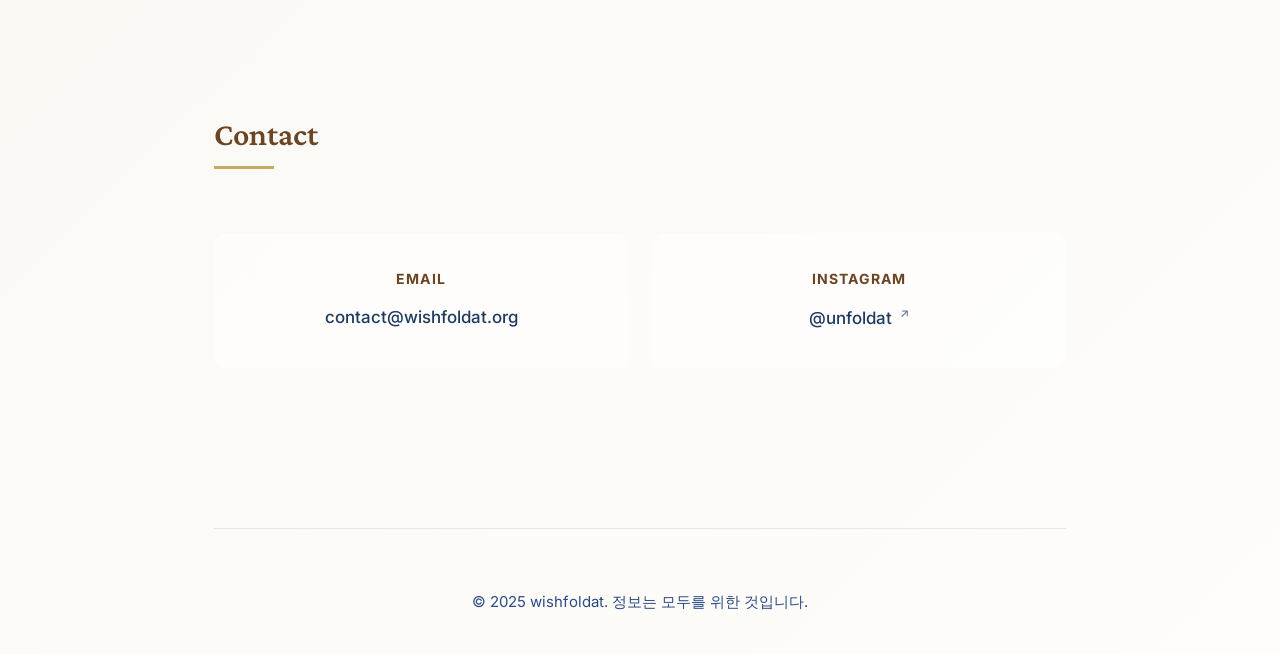
==== commit f6011112: "hide unfoldat project card (launch Aug)" ====
--- a/index.html
+++ b/index.html
@@ -741,7 +741,7 @@
                     </div>
                 </article>
 
-                <article class="project-card" id="project-unfold" aria-label="unfoldat">
+                <article class="project-card" id="project-unfold" aria-label="unfoldat" hidden>
                     <div data-lang="ko">
                         <h3>unfoldat</h3>
                         <p class="project-subtitle">PDF 안에 접혀 있는 정보를 펼칩니다</p>
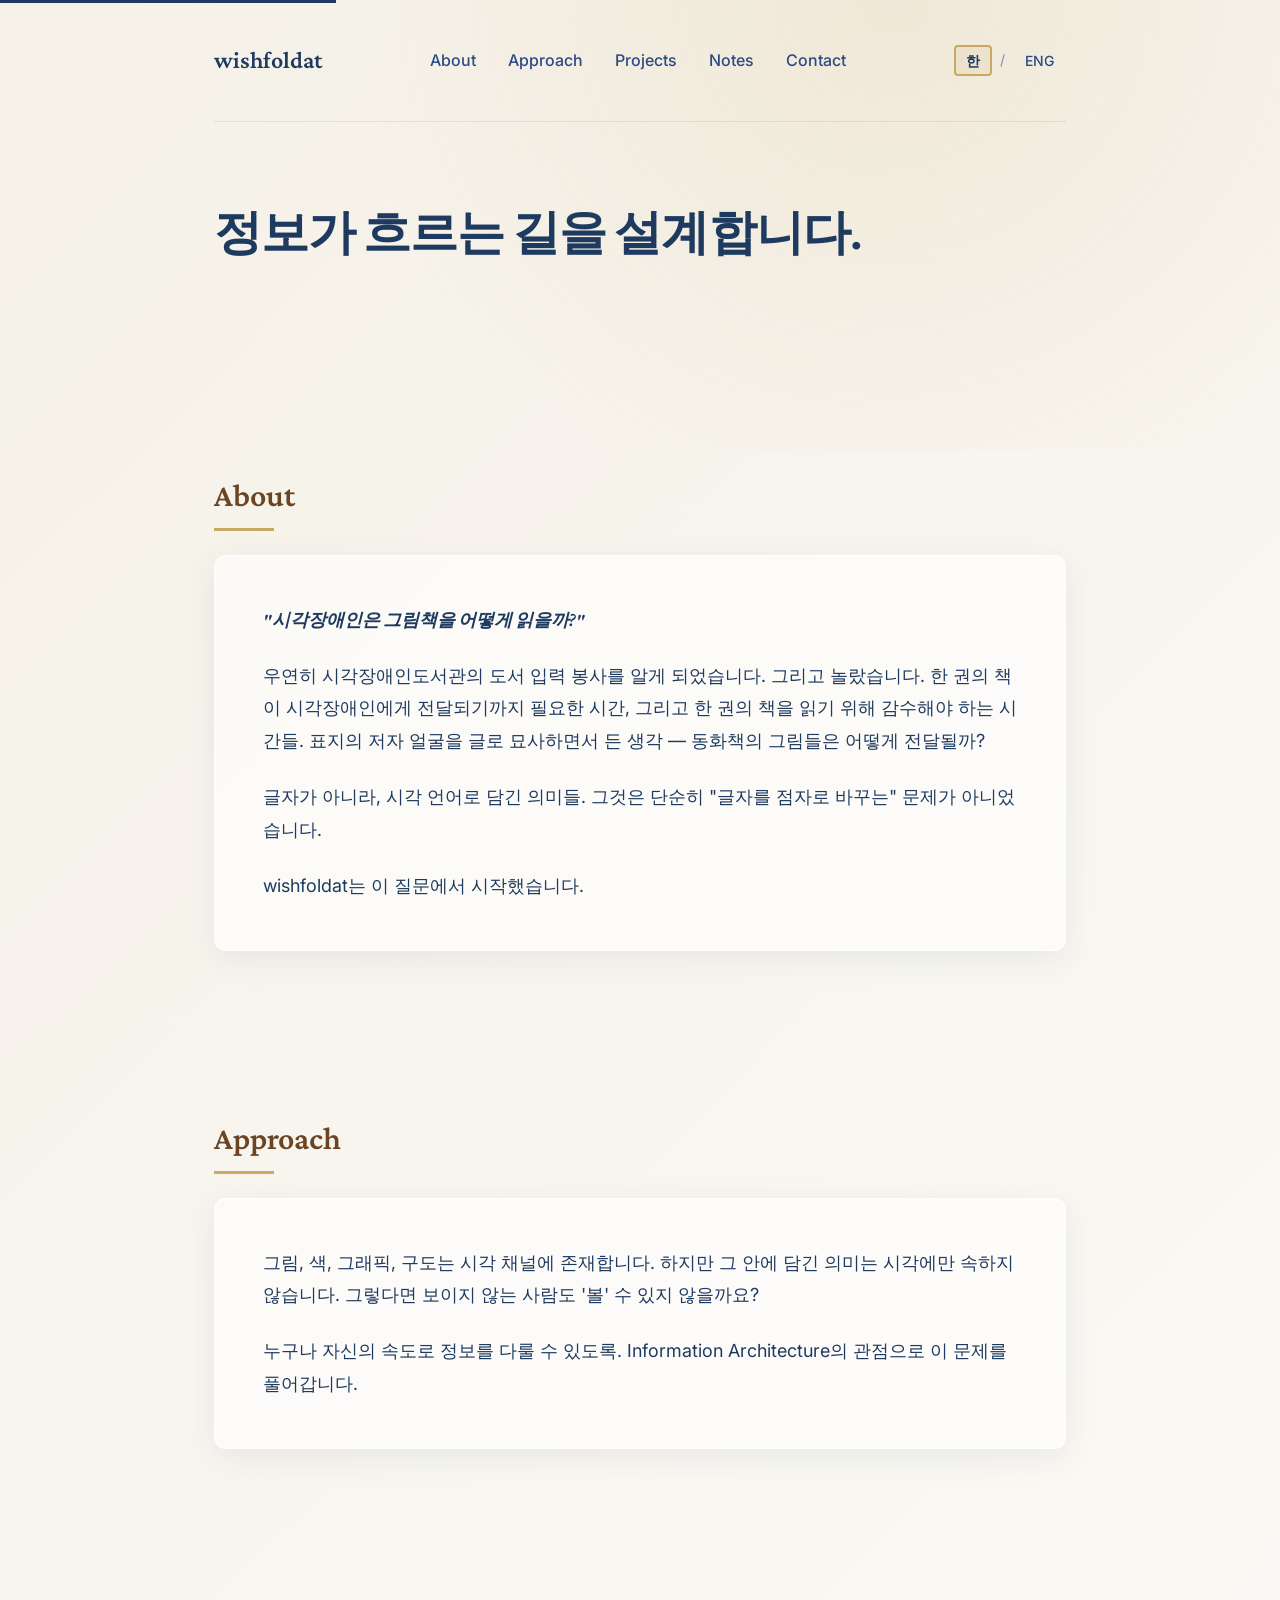
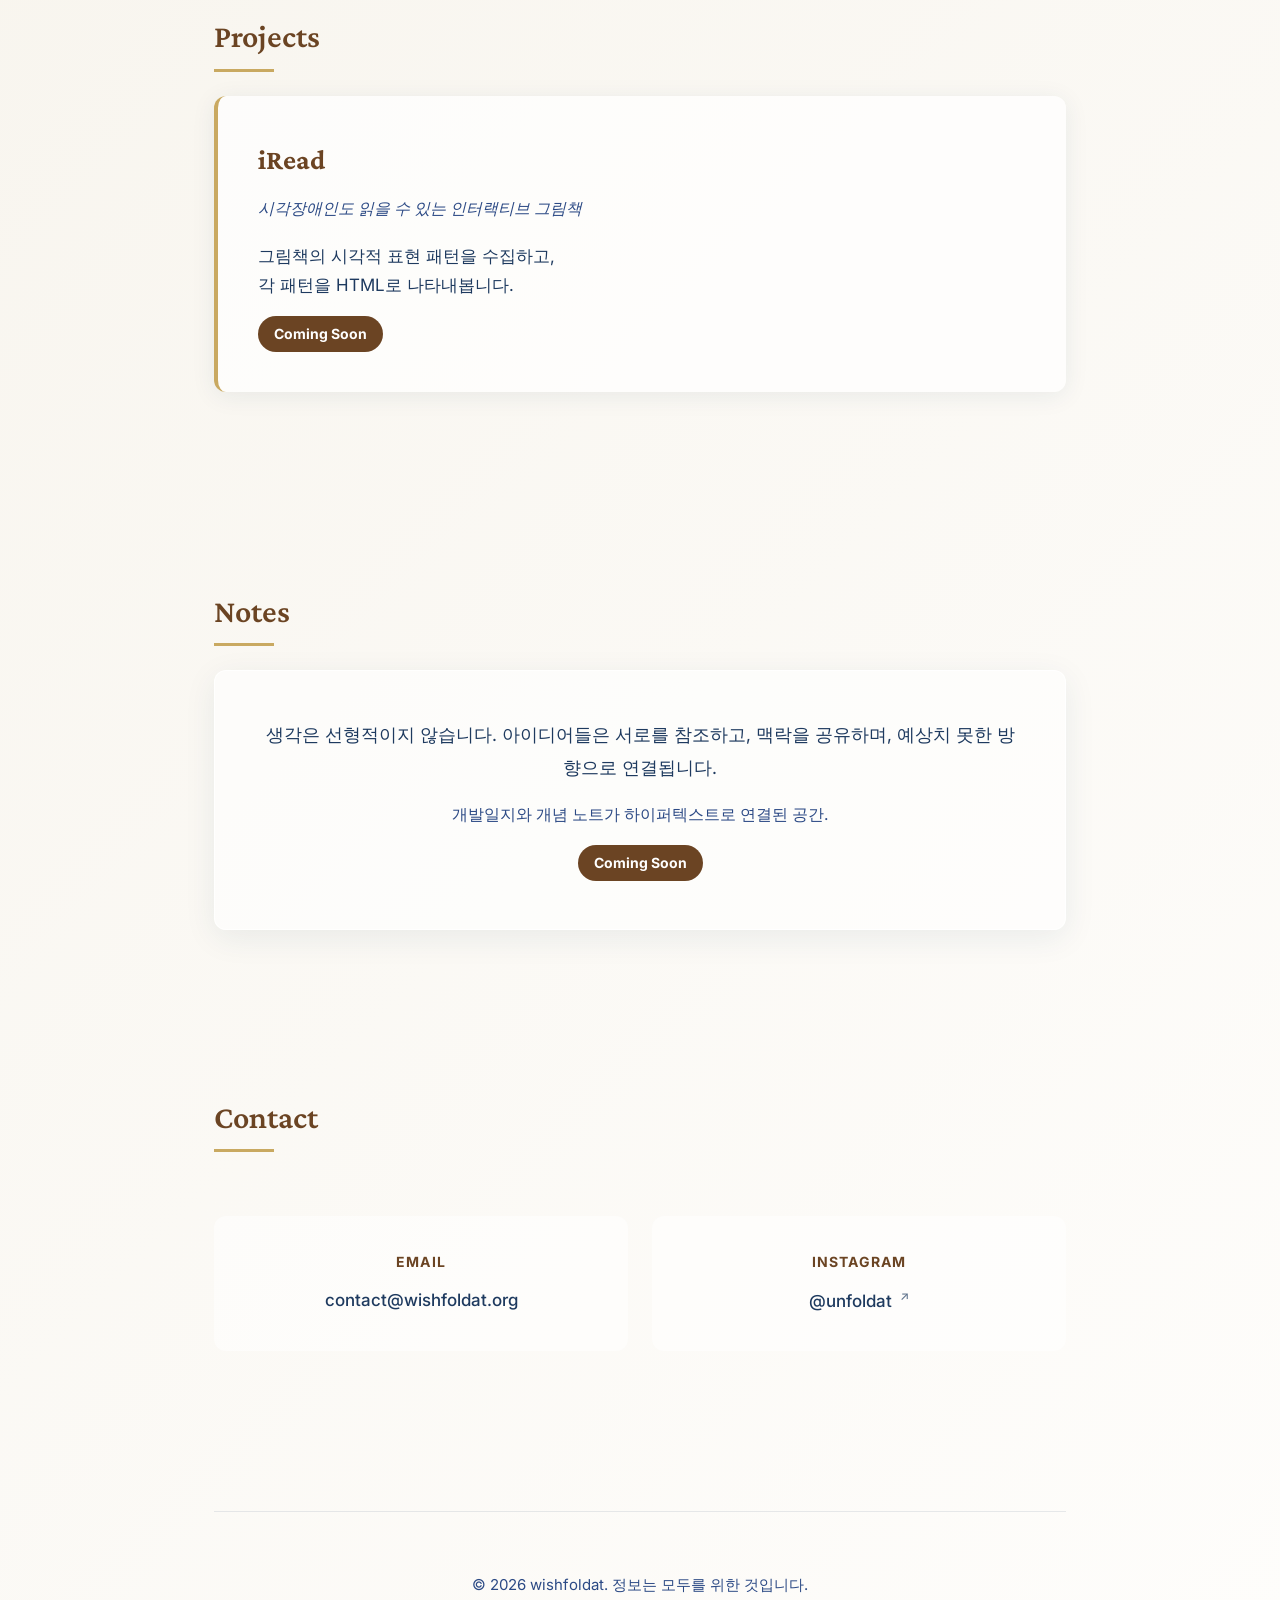
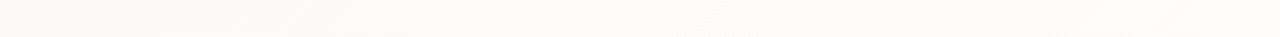
==== commit 9dc22c15: "update: About/Approach/iRead copy, remove hero subtitle, fix year 2026" ====
--- a/index.html
+++ b/index.html
@@ -639,13 +639,9 @@
             <!-- Hero -->
             <section class="hero" aria-labelledby="hero-heading" tabindex="-1">
                 <h1 id="hero-heading">
-                    <span data-lang="ko">정보가 흐르는 길을<br>설계합니다</span>
-                    <span data-lang="en" hidden>Designing the paths<br>through which information flows</span>
+                    <span data-lang="ko">정보가 흐르는 길을 설계합니다.</span>
+                    <span data-lang="en" hidden>Designing the paths through which information flows.</span>
                 </h1>
-                <p class="hero-subtitle">
-                    <span data-lang="ko">시각장애인의 동화책부터, 모두를 위한 정보 접근성까지</span>
-                    <span data-lang="en" hidden>From picture books for the visually impaired, to information accessibility for all</span>
-                </p>
             </section>
 
             <!-- About -->
@@ -655,29 +651,21 @@
                     <div data-lang="ko">
                         <p class="highlight">"시각장애인은 그림책을 어떻게 읽을까?"</p>
 
-                        <p>책을 좋아합니다. 그래서 점자도서관에 도서 입력 봉사가 있다는 걸 알고 한번 가봤습니다.</p>
-
-                        <p>거기서 충격을 받았습니다. 책 한 권이 점자로 변환되는 데 걸리는 시간, 그리고 표지의 저자 얼굴을 묘사하면서 든 생각—동화책의 그림들은 어떻게 전달될까?</p>
-
-                        <p>왜 보이는 것을 전달할 수 없을까요? 그림은 분명히 어떤 정보와 의미를 전달하고 있는데 말이죠.</p>
-
-                        <p>이것은 단순히 "글자를 점자로 바꾸는" 문제가 아니었습니다. 시각적 표현에서 의미를 찾는 방법도 모르고, 정보를 적절히 추출할 수도 없었습니다. 이것은 <strong>정보 구조(Information Architecture)</strong>의 문제였습니다.</p>
-
-                        <p>wishfoldat는 이 질문에서 시작해, 정보가 형태를 바꿀 때 의미를 어떻게 보존할 수 있는지 탐구합니다.</p>
+                        <p>우연히 시각장애인도서관의 도서 입력 봉사를 알게 되었습니다. 그리고 놀랐습니다. 한 권의 책이 시각장애인에게 전달되기까지 필요한 시간, 그리고 한 권의 책을 읽기 위해 감수해야 하는 시간들. 표지의 저자 얼굴을 글로 묘사하면서 든 생각 — 동화책의 그림들은 어떻게 전달될까?</p>
+
+                        <p>글자가 아니라, 시각 언어로 담긴 의미들. 그것은 단순히 "글자를 점자로 바꾸는" 문제가 아니었습니다.</p>
+
+                        <p>wishfoldat는 이 질문에서 시작했습니다.</p>
                     </div>
 
                     <div data-lang="en" hidden>
                         <p class="highlight">"How do visually impaired people read picture books?"</p>
 
-                        <p>I love books. So when I learned there was a volunteer opportunity for book digitization at a braille library, I decided to try it.</p>
-
-                        <p>I was shocked. The time it takes to convert a single book into braille, and while describing the author's face on the cover, a thought struck me—how are the pictures in children's books conveyed?</p>
-
-                        <p>Why can't we convey what we see? Pictures clearly communicate information and meaning.</p>
-
-                        <p>This wasn't simply about "converting text to braille." We didn't know how to find meaning in visual expressions, nor how to properly extract information. This was an <strong>Information Architecture</strong> problem.</p>
-
-                        <p>wishfoldat began with this question, exploring how to preserve meaning when information changes form.</p>
+                        <p>I came across a volunteer opportunity at a library for the visually impaired. And I was stunned. The time it takes for a single book to reach a visually impaired reader — and the time they must endure just to read one. While describing the author's face on the cover in words, a thought struck me: how are the illustrations in picture books conveyed?</p>
+
+                        <p>Meanings carried not in letters, but in visual language. This was not simply a matter of "converting text to braille."</p>
+
+                        <p>wishfoldat began with this question.</p>
                     </div>
                 </div>
             </section>
@@ -687,29 +675,15 @@
                 <h2 class="section-title" id="approach-heading">Approach</h2>
                 <div class="about-content">
                     <div data-lang="ko">
-                        <p>접근성은 "도움"이 아닙니다. 정보가 처음부터 모든 형태로 존재할 수 있도록 구조를 바꾸는 것입니다.</p>
-
-                        <div class="unfold-block" role="note" aria-label="Unfold 철학">
-                            <span class="unfold-label">Unfold</span>
-                            <p>정보는 <strong>접혀 있습니다</strong>. 시각적 이미지 안에, 소리 안에, 공간적 배치 안에 의미가 접혀 있죠. wishfoldat는 이 접힘을 펼쳐(unfold), 형태가 바뀌어도 의미가 살아남을 수 있도록 정보를 재구조화합니다.</p>
-                        </div>
-
-                        <p>단순히 텍스트로 변환하는 것이 아닙니다. 정보의 레이어를 드러내고, 누구나 자신만의 방식으로 그 의미에 닿을 수 있도록—그것이 Information Architecture 접근입니다.</p>
-
-                        <p>누구나 <strong>스스로</strong> 정보에 접근하고, 자신에 맞게 조작하며, 상호작용할 수 있을 때 비로소 접근성이 완성됩니다.</p>
+                        <p>그림, 색, 그래픽, 구도는 시각 채널에 존재합니다. 하지만 그 안에 담긴 의미는 시각에만 속하지 않습니다. 그렇다면 보이지 않는 사람도 '볼' 수 있지 않을까요?</p>
+
+                        <p>누구나 자신의 속도로 정보를 다룰 수 있도록. Information Architecture의 관점으로 이 문제를 풀어갑니다.</p>
                     </div>
 
                     <div data-lang="en" hidden>
-                        <p>Accessibility is not "help." It is about restructuring information so it can exist in all forms from the start.</p>
-
-                        <div class="unfold-block" role="note" aria-label="The Unfold philosophy">
-                            <span class="unfold-label">Unfold</span>
-                            <p>Information is <strong>folded</strong>. Meaning is folded within visual images, sounds, and spatial arrangements. wishfoldat unfolds these layers, restructuring information so its meaning survives when its form changes.</p>
-                        </div>
-
-                        <p>Not simply converting to text. By revealing the layers of information, we make it possible for anyone to reach its meaning in their own way—that is the Information Architecture approach.</p>
-
-                        <p>Accessibility is complete only when anyone can access information <strong>independently</strong>, manipulate it to suit their needs, and interact with it on their own terms.</p>
+                        <p>Illustrations, colors, graphics, and composition exist in the visual channel. But the meaning within them does not belong to vision alone. Then couldn't someone who doesn't see still 'see'?</p>
+
+                        <p>So that anyone can engage with information at their own pace. I approach this problem through the lens of Information Architecture.</p>
                     </div>
                 </div>
             </section>
@@ -724,8 +698,8 @@
                         <h3>iRead</h3>
                         <p class="project-subtitle">시각장애인도 읽을 수 있는 인터랙티브 그림책</p>
                         <p class="project-description">
-                            그림책의 시각적 표현 유형을 수집하고, 이를 정보구조 재설계를 통해 인터랙티브하게 체험할 수 있도록 합니다.
-                            각 표현이 어떻게 접근 가능한 형태로 변환될 수 있는지 탐구합니다.
+                            그림책의 시각적 표현 패턴을 수집하고,<br>
+                            각 패턴을 HTML로 나타내봅니다.
                         </p>
                         <span class="coming-soon" aria-label="준비 중">Coming Soon</span>
                     </div>
@@ -734,8 +708,8 @@
                         <h3>iRead</h3>
                         <p class="project-subtitle">Interactive picture books accessible to the visually impaired</p>
                         <p class="project-description">
-                            We collect visual expression patterns from picture books and make them interactively accessible through information architecture redesign.
-                            Exploring how each expression can be transformed into accessible forms.
+                            Collecting visual expression patterns from picture books,<br>
+                            and representing each pattern in HTML.
                         </p>
                         <span class="coming-soon" aria-label="In development">Coming Soon</span>
                     </div>
@@ -786,11 +760,11 @@
                 <div class="notes-content">
                     <div data-lang="ko">
                         <p>생각은 선형적이지 않습니다. 아이디어들은 서로를 참조하고, 맥락을 공유하며, 예상치 못한 방향으로 연결됩니다.</p>
-                        <p class="notes-meta">개발일지와 개념 노트가 하이퍼텍스트로 연결된 공간—개념에서 개념으로, 질문에서 질문으로 이어지는 비선형적 지식의 지도.</p>
+                        <p class="notes-meta">개발일지와 개념 노트가 하이퍼텍스트로 연결된 공간.</p>
                     </div>
                     <div data-lang="en" hidden>
                         <p>Thought is not linear. Ideas reference each other, share context, and connect in unexpected directions.</p>
-                        <p class="notes-meta">A space where development journals and concept notes connect through hypertext—a non-linear map of knowledge, from idea to idea, from question to question.</p>
+                        <p class="notes-meta">A space where development journals and concept notes connect through hypertext.</p>
                     </div>
                     <span class="coming-soon" aria-label="준비 중 / In development">Coming Soon</span>
                 </div>
@@ -827,8 +801,8 @@
 
         <footer>
             <p>
-                <span data-lang="ko">&copy; 2025 wishfoldat. 정보는 모두를 위한 것입니다.</span>
-                <span data-lang="en" hidden>&copy; 2025 wishfoldat. Information is for everyone.</span>
+                <span data-lang="ko">&copy; 2026 wishfoldat. 정보는 모두를 위한 것입니다.</span>
+                <span data-lang="en" hidden>&copy; 2026 wishfoldat. Information is for everyone.</span>
             </p>
         </footer>
     </div>
